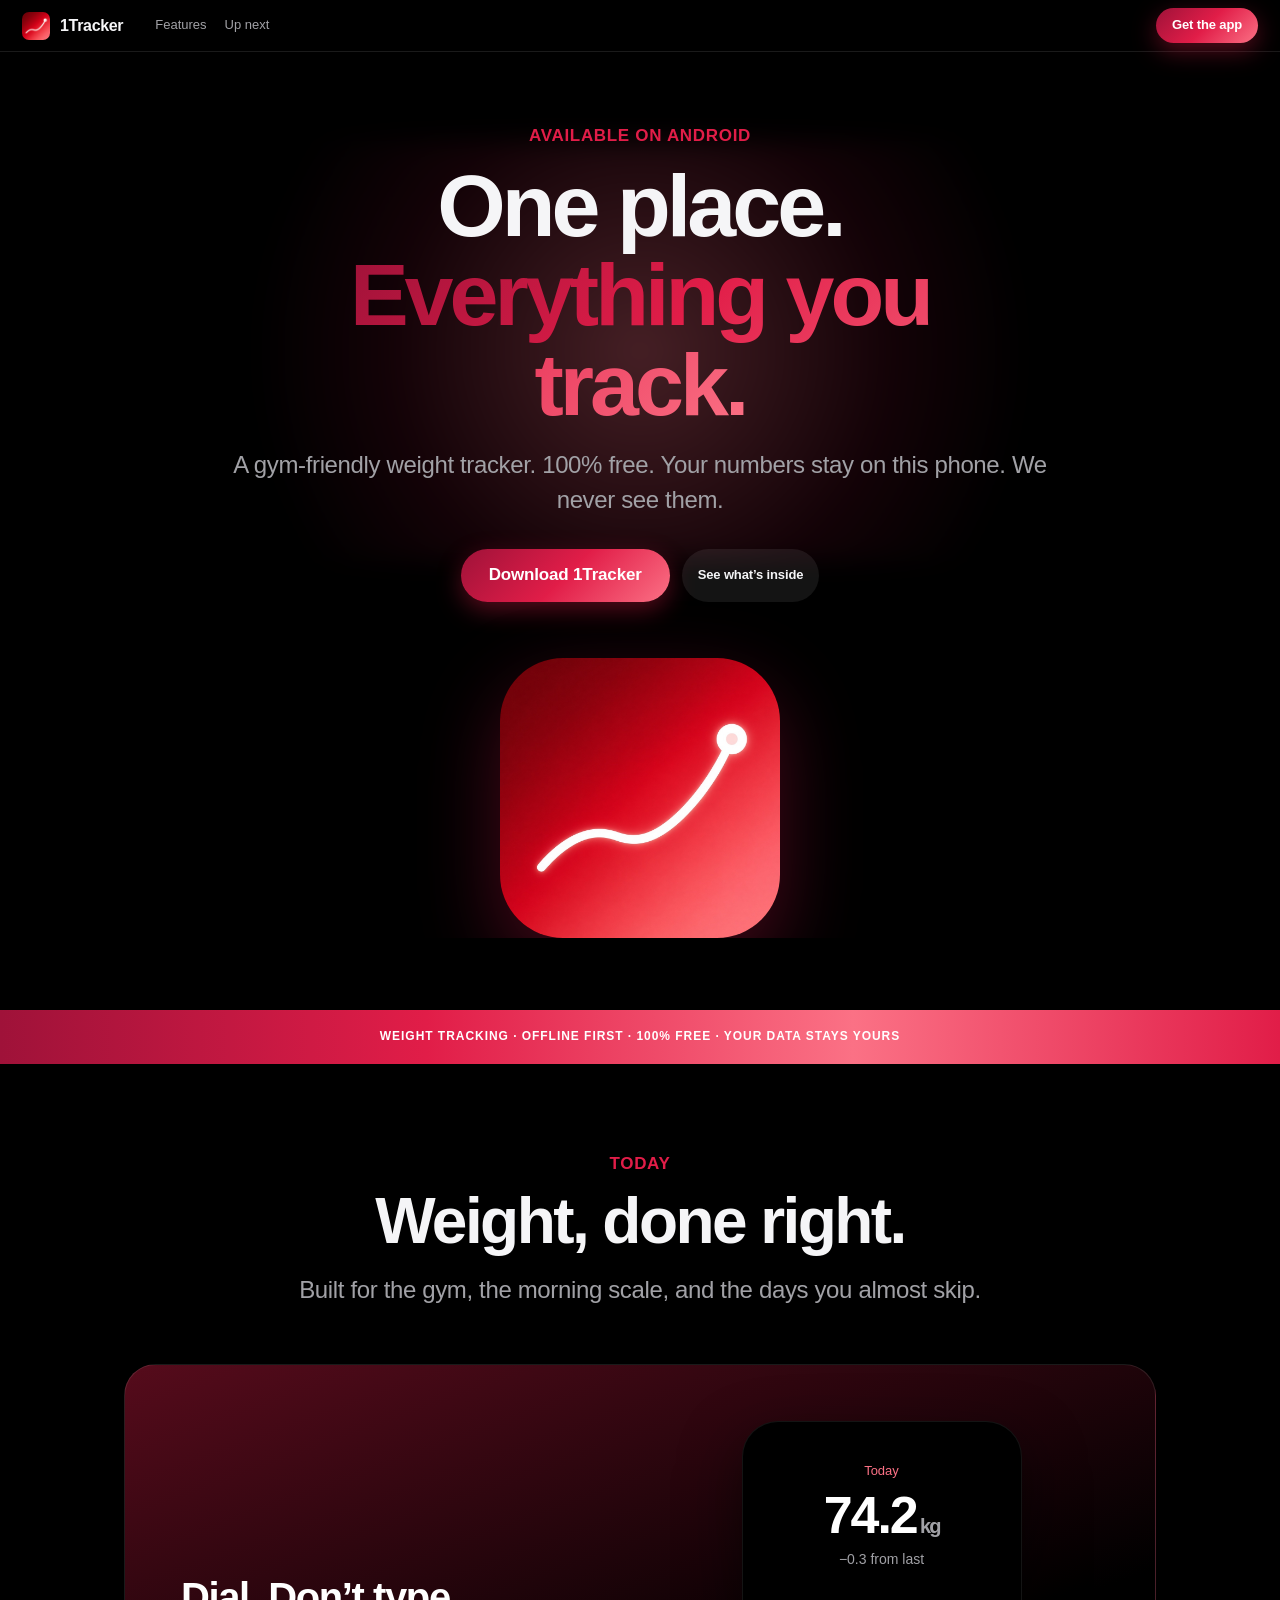
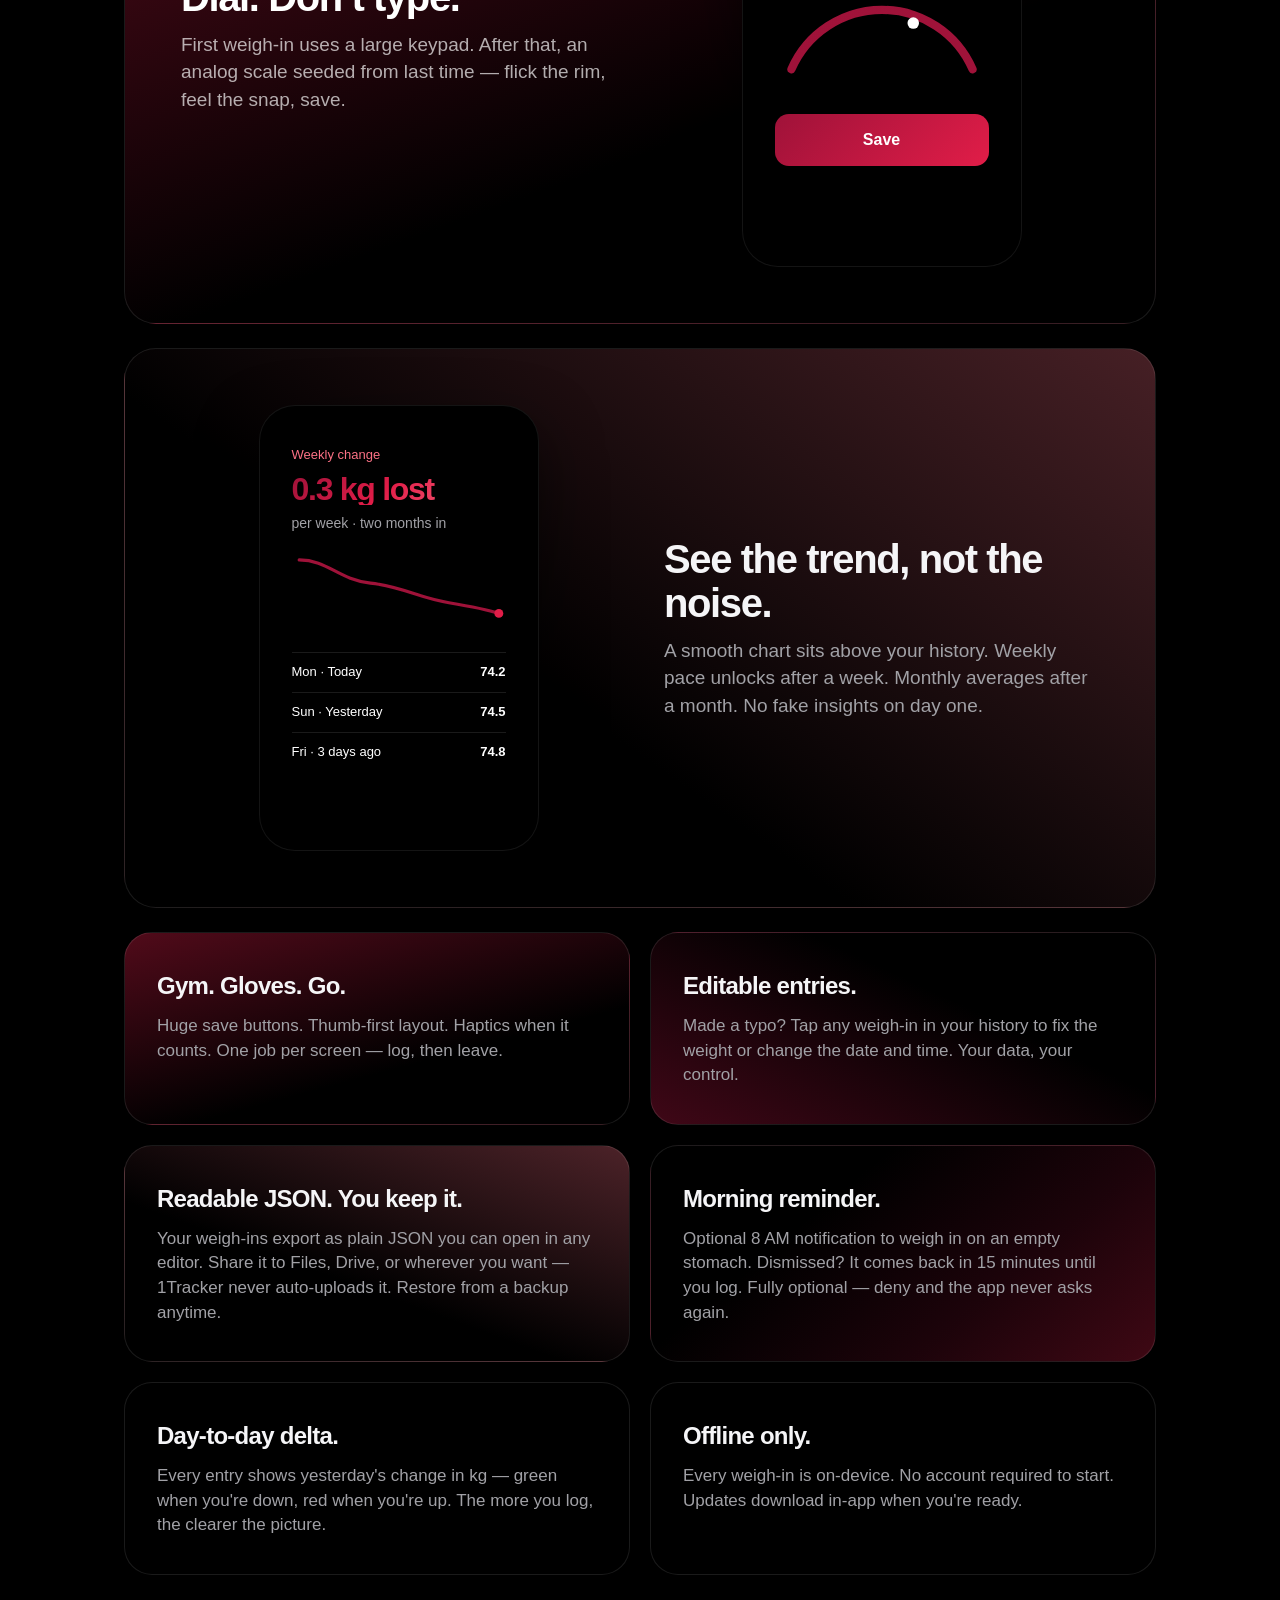
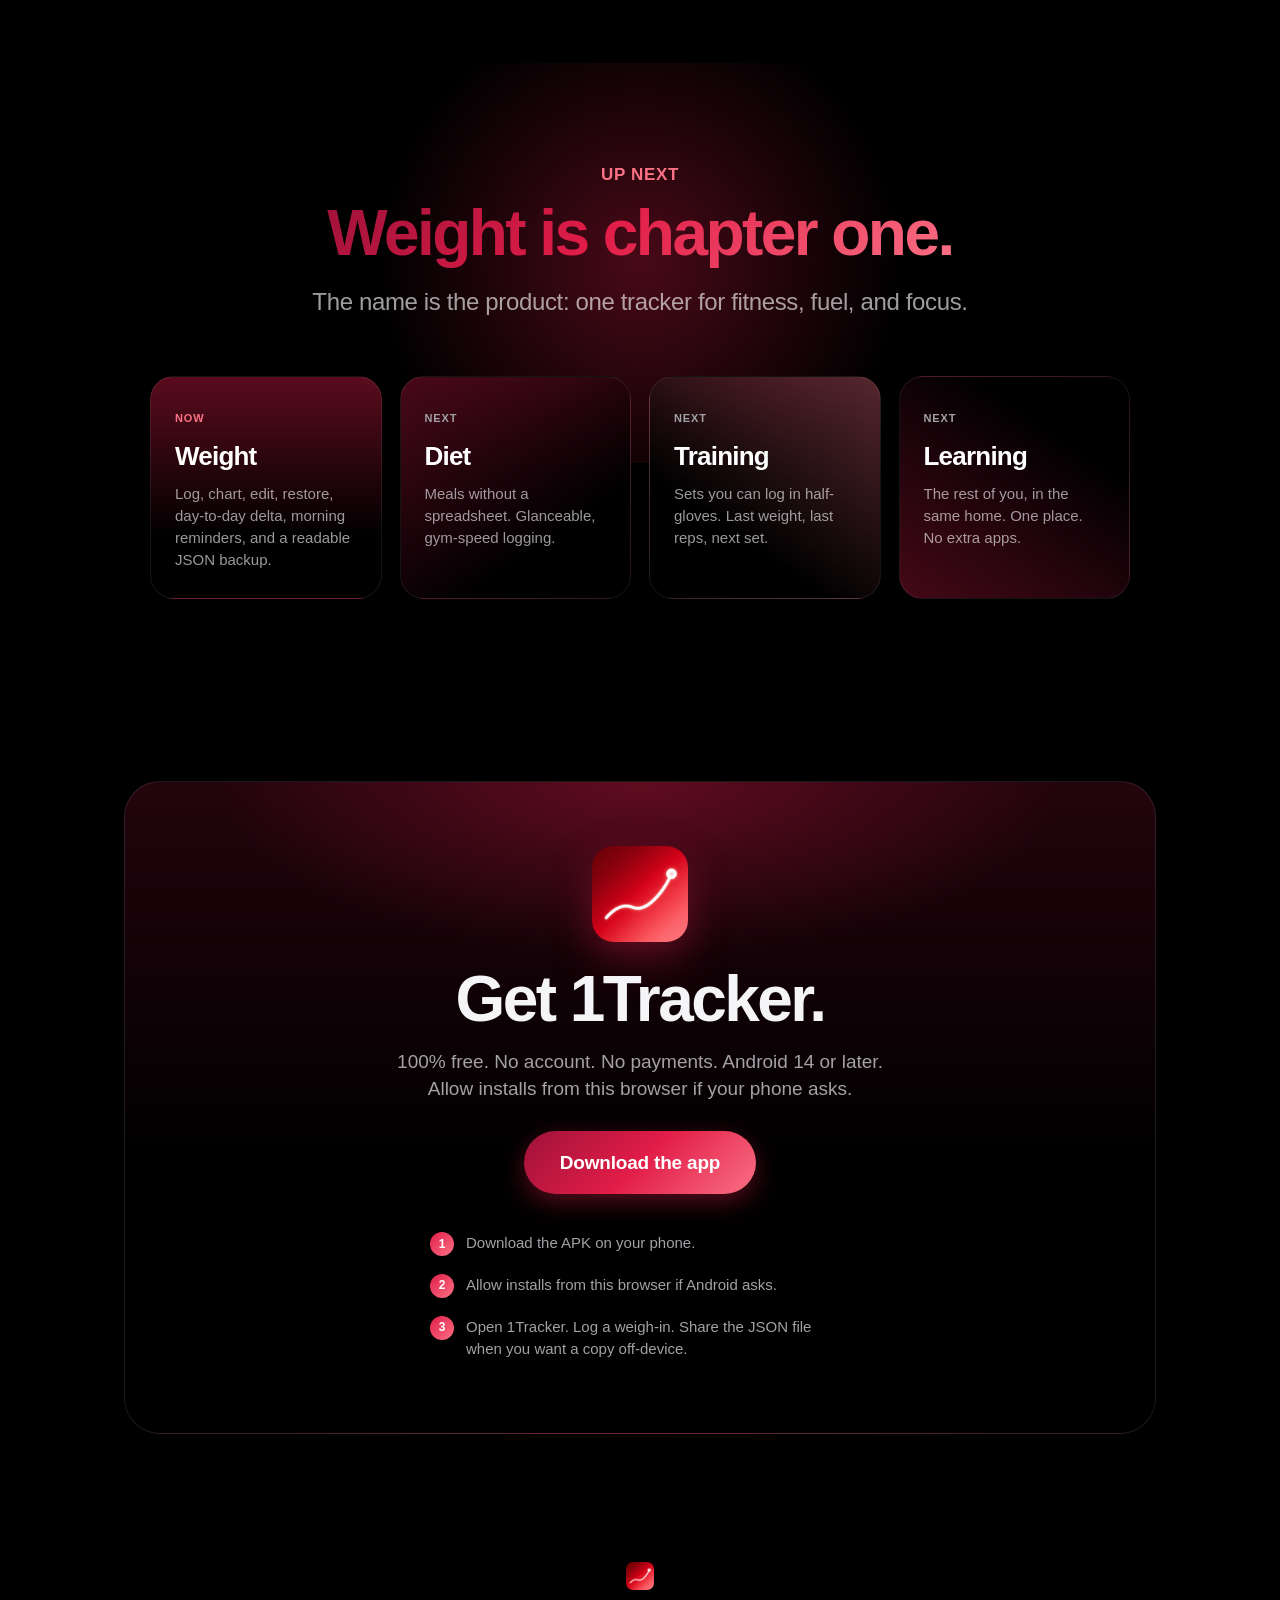
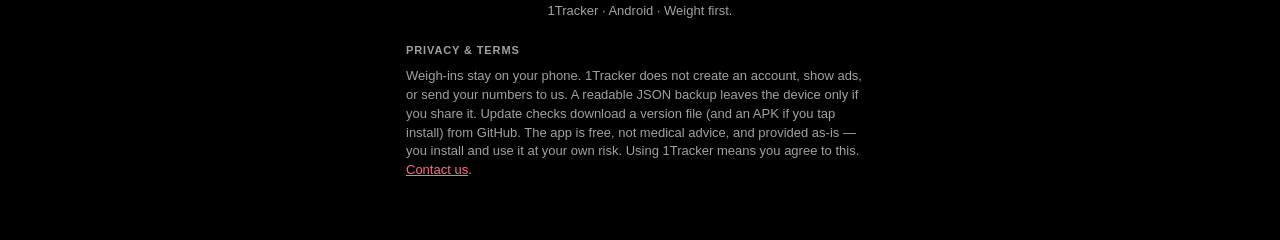
==== index.html @ c006c9d2 "1Tracker 1.0.55 from f2b9653" ====
<!DOCTYPE html>
<html lang="en">
<head>
  <meta charset="utf-8">
  <meta name="viewport" content="width=device-width, initial-scale=1">
  <title>1Tracker</title>
  <meta name="description" content="1Tracker — a gym-friendly weight tracker for Android. 100% free. Your numbers stay on this phone. We never see them.">
  <meta name="theme-color" content="#000000">
  <meta name="color-scheme" content="dark only">
  <meta property="og:title" content="1Tracker">
  <meta property="og:description" content="A gym-friendly weight tracker. 100% free. Your numbers stay on this phone.">
  <meta property="og:image" content="./app-icon.jpg">
  <meta property="og:type" content="website">
  <link rel="icon" type="image/png" href="./favicon.png">
  <link rel="apple-touch-icon" href="./apple-touch-icon.png">
  <link rel="stylesheet" href="./styles.css">
</head>
<body>
  <a class="skip" href="#main">Skip to content</a>

  <header class="nav">
    <a class="nav-brand" href="#top" aria-label="1Tracker home">
      <img src="./app-icon.jpg" alt="" width="32" height="32">
      <span>1Tracker</span>
    </a>
    <nav class="nav-links" aria-label="Page">
      <a href="#features">Features</a>
      <a href="#next">Up next</a>
    </nav>
    <a class="btn btn-nav" href="#install">Get the app</a>
  </header>

  <main id="main">
    <section class="hero" id="top">
      <div class="hero-glow" aria-hidden="true"></div>
      <p class="eyebrow reveal">Available on Android</p>
      <h1 class="reveal">
        One place.<br>
        <span class="grad-text">Everything you track.</span>
      </h1>
      <p class="lede reveal">
        A gym-friendly weight tracker. 100% free. Your numbers stay on this phone. We never see them.
      </p>
      <div class="hero-actions reveal">
        <a class="btn btn-primary" href="#install">Download 1Tracker</a>
        <a class="btn btn-ghost" href="#features">See what’s inside</a>
      </div>
      <div class="hero-icon reveal">
        <img src="./app-icon.jpg" width="280" height="280" alt="1Tracker app icon — a rising trend line on crimson">
      </div>
    </section>

    <section class="strip" aria-hidden="true">
      <p>Weight tracking · Offline first · 100% free · Your data stays yours</p>
    </section>

    <section class="features" id="features">
      <header class="section-head reveal">
        <p class="eyebrow">Today</p>
        <h2>Weight, done right.</h2>
        <p class="section-sub">Built for the gym, the morning scale, and the days you almost skip.</p>
      </header>

      <article class="feature feature-dark reveal">
        <div class="feature-copy">
          <h3>Dial. Don’t type.</h3>
          <p>First weigh-in uses a large keypad. After that, an analog scale seeded from last time — flick the rim, feel the snap, save.</p>
        </div>
          <div class="device" aria-hidden="true">
          <div class="device-screen screen-scale">
            <p class="ui-kicker">Today</p>
            <p class="ui-hero-num">74.2<span> kg</span></p>
            <p class="ui-delta">−0.3 from last</p>
            <svg class="ui-arc" viewBox="0 0 260 90" fill="none">
              <path d="M20 78 A120 120 0 0 1 240 78" stroke="url(#arcFade)" stroke-width="10" stroke-linecap="round"/>
              <circle cx="168" cy="22" r="7" fill="#fff"/>
              <defs>
                <linearGradient id="arcFade" x1="20" y1="78" x2="240" y2="20">
                  <stop stop-color="#9F1239"/>
                  <stop offset="1" stop-color="#FB7185"/>
                </linearGradient>
              </defs>
            </svg>
            <div class="ui-cta">Save</div>
          </div>
        </div>
      </article>

      <article class="feature reveal">
        <div class="feature-copy">
          <h3>See the trend, not the noise.</h3>
          <p>A smooth chart sits above your history. Weekly pace unlocks after a week. Monthly averages after a month. No fake insights on day one.</p>
        </div>
          <div class="device" aria-hidden="true">
          <div class="device-screen screen-chart">
            <p class="ui-kicker">Weekly change</p>
            <p class="ui-hero-num ui-hero-num-sm grad-text">0.3 kg lost</p>
            <p class="ui-delta">per week · two months in</p>
            <svg class="ui-chart" viewBox="0 0 240 88" fill="none">
              <path d="M8 10 C40 10 52 32 88 36 C124 40 140 52 176 58 C200 62 220 66 232 70" stroke="url(#lineFade)" stroke-width="3.5" stroke-linecap="round"/>
              <circle cx="232" cy="70" r="5" fill="#E11D48"/>
              <defs>
                <linearGradient id="lineFade" x1="8" y1="10" x2="232" y2="70">
                  <stop stop-color="#9F1239"/>
                  <stop offset="1" stop-color="#FB7185"/>
                </linearGradient>
              </defs>
            </svg>
            <ul class="ui-list">
              <li><span>Mon · Today</span><b>74.2</b></li>
              <li><span>Sun · Yesterday</span><b>74.5</b></li>
              <li><span>Fri · 3 days ago</span><b>74.8</b></li>
            </ul>
          </div>
        </div>
      </article>

      <div class="grid-two">
        <article class="card reveal">
          <h3>Gym. Gloves. Go.</h3>
          <p>Huge save buttons. Thumb-first layout. Haptics when it counts. One job per screen — log, then leave.</p>
        </article>
        <article class="card reveal">
          <h3>Editable entries.</h3>
          <p>Made a typo? Tap any weigh-in in your history to fix the weight or change the date and time. Your data, your control.</p>
        </article>
        <article class="card reveal">
          <h3>Readable JSON. You keep it.</h3>
          <p>Your weigh-ins export as plain JSON you can open in any editor. Share it to Files, Drive, or wherever you want — 1Tracker never auto-uploads it. Restore from a backup anytime.</p>
        </article>
        <article class="card reveal">
          <h3>Morning reminder.</h3>
          <p>Optional 8 AM notification to weigh in on an empty stomach. Dismissed? It comes back in 15 minutes until you log. Fully optional — deny and the app never asks again.</p>
        </article>
        <article class="card reveal">
          <h3>Day-to-day delta.</h3>
          <p>Every entry shows yesterday's change in kg — green when you're down, red when you're up. The more you log, the clearer the picture.</p>
        </article>
        <article class="card reveal">
          <h3>Offline only.</h3>
          <p>Every weigh-in is on-device. No account required to start. Updates download in-app when you're ready.</p>
        </article>
      </div>
    </section>

    <section class="next" id="next">
      <div class="next-glow" aria-hidden="true"></div>
      <header class="section-head reveal">
        <p class="eyebrow light">Up next</p>
        <h2><span class="grad-text">Weight is chapter one.</span></h2>
        <p class="section-sub light">The name is the product: one tracker for fitness, fuel, and focus.</p>
      </header>
      <ol class="next-list">
        <li class="reveal">
          <span class="next-now">Now</span>
          <h3>Weight</h3>
          <p>Log, chart, edit, restore, day-to-day delta, morning reminders, and a readable JSON backup.</p>
        </li>
        <li class="reveal">
          <span class="next-soon">Next</span>
          <h3>Diet</h3>
          <p>Meals without a spreadsheet. Glanceable, gym-speed logging.</p>
        </li>
        <li class="reveal">
          <span class="next-soon">Next</span>
          <h3>Training</h3>
          <p>Sets you can log in half-gloves. Last weight, last reps, next set.</p>
        </li>
        <li class="reveal">
          <span class="next-soon">Next</span>
          <h3>Learning</h3>
          <p>The rest of you, in the same home. One place. No extra apps.</p>
        </li>
      </ol>
    </section>

    <section class="install" id="install">
      <div class="install-panel reveal">
        <img class="install-icon" src="./app-icon.jpg" width="96" height="96" alt="1Tracker icon">
        <h2>Get 1Tracker.</h2>
        <p>100% free. No account. No payments. Android 14 or later. Allow installs from this browser if your phone asks.</p>
        <div class="install-actions">
          <a class="btn btn-primary btn-xl" href="https://raw.githubusercontent.com/mumayank/1tracker-public/main/1tracker.apk">
            Download the app
          </a>
        </div>
        <ol class="install-steps">
          <li>Download the APK on your phone.</li>
          <li>Allow installs from this browser if Android asks.</li>
          <li>Open 1Tracker. Log a weigh-in. Share the JSON file when you want a copy off-device.</li>
        </ol>
      </div>
    </section>
  </main>

  <footer class="footer">
    <img src="./app-icon.jpg" width="28" height="28" alt="">
    <p>1Tracker · Android · Weight first.</p>
    <p class="motivation reveal" id="motivation"></p>
    <section class="policy" id="policy">
      <h2>Privacy &amp; terms</h2>
      <p>Weigh-ins stay on your phone. 1Tracker does not create an account, show ads, or send your numbers to us. A readable JSON backup leaves the device only if you share it. Update checks download a version file (and an APK if you tap install) from GitHub. The app is free, not medical advice, and provided as-is — you install and use it at your own risk. Using 1Tracker means you agree to this. <a href="mailto:mumayank@gmail.com">Contact us</a>.</p>
    </section>
  </footer>

  <script src="./script.js"></script>
</body>
</html>
---- styles.css ----
:root {
  --red-deep: #9f1239;
  --red: #e11d48;
  --red-light: #fb7185;
  --rose: rgba(225, 29, 72, 0.18);
  --bg: #000000;
  --surface: #000000;
  --text: #f5f5f7;
  --muted: #a1a1a6;
  --line: rgba(255, 255, 255, 0.1);
  --ease: cubic-bezier(0.22, 1, 0.36, 1);
  --nav-h: 52px;
  color-scheme: dark only;
}

*,
*::before,
*::after {
  box-sizing: border-box;
}

html {
  scroll-behavior: smooth;
  color-scheme: dark only;
  background-color: #000;
  min-height: 100%;
}

body {
  margin: 0;
  min-height: 100dvh;
  color: var(--text);
  font-family: -apple-system, BlinkMacSystemFont, "Segoe UI", Roboto, Helvetica, Arial, sans-serif;
  background-color: #000;
  background: #000;
  line-height: 1.45;
  -webkit-font-smoothing: antialiased;
}

img {
  max-width: 100%;
  display: block;
}

a {
  color: inherit;
}

.skip {
  position: absolute;
  left: 12px;
  top: -40px;
  background: var(--text);
  color: var(--bg);
  padding: 8px 12px;
  border-radius: 8px;
  z-index: 20;
}

.skip:focus {
  top: 12px;
}

.grad-text {
  background: linear-gradient(135deg, var(--red-deep) 0%, var(--red) 45%, var(--red-light) 100%);
  -webkit-background-clip: text;
  background-clip: text;
  color: transparent;
}

.nav {
  position: sticky;
  top: 0;
  z-index: 10;
  height: var(--nav-h);
  display: flex;
  align-items: center;
  gap: 20px;
  padding: 0 22px;
  backdrop-filter: saturate(180%) blur(20px);
  -webkit-backdrop-filter: saturate(180%) blur(20px);
  background: rgba(0, 0, 0, 0.86);
  border-bottom: 1px solid var(--line);
}

.nav-brand {
  display: flex;
  align-items: center;
  gap: 10px;
  font-weight: 600;
  letter-spacing: -0.02em;
  text-decoration: none;
}

.nav-brand img {
  width: 28px;
  height: 28px;
  border-radius: 7px;
}

.nav-links {
  display: flex;
  gap: 18px;
  margin-left: 12px;
  font-size: 13px;
  color: var(--muted);
}

.nav-links a {
  text-decoration: none;
}

.nav-links a:hover,
.nav-links a[aria-current="page"] {
  color: var(--text);
}

.nav .btn-nav {
  margin-left: auto;
}

.btn {
  display: inline-flex;
  align-items: center;
  justify-content: center;
  text-decoration: none;
  border-radius: 980px;
  font-weight: 600;
  letter-spacing: -0.01em;
  transition: transform 200ms var(--ease), opacity 200ms var(--ease);
}

.btn:hover {
  transform: scale(1.03);
}

.btn:active {
  transform: scale(0.98);
}

.btn-nav,
.btn-ghost {
  padding: 8px 16px;
  font-size: 13px;
}

.btn-nav,
.btn-primary {
  color: #fff;
  background: linear-gradient(135deg, var(--red-deep), var(--red) 50%, var(--red-light));
  box-shadow: 0 8px 24px rgba(225, 29, 72, 0.38);
}

.btn-primary {
  padding: 14px 28px;
  font-size: 17px;
}

.btn-ghost {
  color: var(--text);
  background: rgba(255, 255, 255, 0.08);
}

.btn-xl {
  padding: 18px 36px;
  font-size: 19px;
  min-height: 56px;
}

#features,
#next,
#install,
#top,
#policy {
  scroll-margin-top: calc(var(--nav-h) + 8px);
}

.hero {
  position: relative;
  text-align: center;
  padding: 72px 24px 0;
  overflow: hidden;
}

.hero-glow {
  position: absolute;
  inset: 10% 10% auto;
  height: 420px;
  background: radial-gradient(circle, rgba(251, 113, 133, 0.28), rgba(159, 18, 57, 0.12) 45%, transparent 70%);
  filter: blur(12px);
  pointer-events: none;
}

.eyebrow {
  margin: 0 0 12px;
  font-size: 17px;
  font-weight: 600;
  letter-spacing: 0.04em;
  text-transform: uppercase;
  color: var(--red);
}

.eyebrow.light {
  color: var(--red-light);
}

.hero h1 {
  margin: 0 auto;
  max-width: 16ch;
  font-size: clamp(44px, 9vw, 88px);
  line-height: 1.02;
  letter-spacing: -0.045em;
  font-weight: 700;
}

.lede,
.section-sub {
  margin: 18px auto 0;
  max-width: 36em;
  font-size: clamp(18px, 2.4vw, 24px);
  color: var(--muted);
  font-weight: 400;
  letter-spacing: -0.015em;
}

.section-sub.light {
  color: rgba(255, 255, 255, 0.62);
}

.hero-actions {
  display: flex;
  justify-content: center;
  flex-wrap: wrap;
  gap: 12px;
  margin-top: 32px;
}

.hero-icon {
  margin: 56px auto 0;
  width: min(280px, 70vw);
}

.hero-icon img {
  width: 100%;
  height: auto;
  border-radius: 22.5%;
  box-shadow:
    0 30px 80px rgba(159, 18, 57, 0.45),
    0 8px 24px rgba(0, 0, 0, 0.5);
  animation: float 6s var(--ease) infinite;
}

@keyframes float {
  0%,
  100% { transform: translateY(0); }
  50% { transform: translateY(-10px); }
}

.strip {
  margin: 72px 0 0;
  padding: 18px 16px;
  text-align: center;
  background: linear-gradient(90deg, var(--red-deep), var(--red), var(--red-light), var(--red));
  color: #fff;
  font-weight: 600;
  letter-spacing: 0.08em;
  text-transform: uppercase;
  font-size: 12px;
}

.strip p {
  margin: 0;
}

.features,
.install {
  padding: 88px 24px;
  max-width: 1080px;
  margin: 0 auto;
}

.section-head {
  text-align: center;
  margin-bottom: 56px;
}

.section-head h2,
.install-panel h2,
.next h2 {
  margin: 0;
  font-size: clamp(36px, 6vw, 64px);
  letter-spacing: -0.04em;
  line-height: 1.05;
}

.feature {
  display: grid;
  grid-template-columns: 1fr 1fr;
  gap: 48px;
  align-items: center;
  padding: 56px;
  border-radius: 32px;
  background-color: #000;
  background: linear-gradient(155deg, rgba(159, 18, 57, 0.42) 0%, #000 58%);
  border: 1px solid var(--line);
  margin-bottom: 24px;
}

.feature-dark {
  background: linear-gradient(160deg, rgba(225, 29, 72, 0.38) 0%, #000 62%);
  color: #fff;
}

.feature:nth-of-type(2) {
  background: linear-gradient(215deg, rgba(251, 113, 133, 0.28) 0%, #000 60%);
}

.feature-copy h3 {
  margin: 0 0 12px;
  font-size: clamp(28px, 4vw, 40px);
  letter-spacing: -0.035em;
  line-height: 1.1;
}

.feature-copy p {
  margin: 0;
  font-size: 19px;
  color: var(--muted);
  max-width: 32em;
}

.feature-dark .feature-copy p {
  color: rgba(255, 255, 255, 0.68);
}

.feature:nth-of-type(2) .device {
  order: -1;
}

.device {
  justify-self: center;
  width: min(280px, 100%);
  padding: 12px;
  border-radius: 36px;
  background: #000;
  box-shadow: 0 24px 60px rgba(0, 0, 0, 0.55);
  border: 1px solid rgba(255, 255, 255, 0.08);
}

.device-screen {
  border-radius: 26px;
  min-height: 420px;
  padding: 28px 20px 20px;
  overflow: hidden;
}

.screen-scale,
.screen-chart {
  background: #000;
  color: #fff;
}

.screen-scale {
  text-align: center;
}

.ui-kicker {
  margin: 0;
  font-size: 13px;
  color: var(--muted);
}

.screen-scale .ui-kicker,
.screen-chart .ui-kicker {
  color: var(--red-light);
}

.ui-hero-num {
  margin: 8px 0 0;
  font-size: 52px;
  font-weight: 700;
  letter-spacing: -0.04em;
  line-height: 1;
}

.ui-hero-num span {
  font-size: 20px;
  font-weight: 600;
  color: var(--muted);
}

.ui-hero-num-sm {
  font-size: 32px;
}

.ui-delta {
  margin: 8px 0 0;
  font-size: 14px;
  color: var(--muted);
}

.ui-arc {
  width: 100%;
  margin-top: 36px;
}

.ui-chart {
  width: 100%;
  margin: 18px 0 8px;
}

.ui-cta {
  margin-top: 28px;
  height: 52px;
  display: flex;
  align-items: center;
  justify-content: center;
  border-radius: 14px;
  font-weight: 650;
  background: linear-gradient(135deg, var(--red-deep), var(--red));
}

.ui-list {
  list-style: none;
  margin: 8px 0 0;
  padding: 0;
  font-size: 13px;
}

.ui-list li {
  display: flex;
  justify-content: space-between;
  padding: 10px 0;
  border-top: 1px solid var(--line);
}

.grid-two {
  display: grid;
  grid-template-columns: 1fr 1fr;
  gap: 20px;
}

.card {
  padding: 36px 32px;
  border-radius: 28px;
  background-color: #000;
  border: 1px solid var(--line);
}

.card:nth-child(1) {
  background: linear-gradient(165deg, rgba(225, 29, 72, 0.36) 0%, #000 64%);
}

.card:nth-child(2) {
  background: linear-gradient(25deg, rgba(159, 18, 57, 0.4) 0%, #000 62%);
}

.card:nth-child(3) {
  background: linear-gradient(200deg, rgba(251, 113, 133, 0.3) 0%, #000 60%);
}

.card:nth-child(4) {
  background: linear-gradient(320deg, rgba(225, 29, 72, 0.28) 0%, rgba(159, 18, 57, 0.18) 32%, #000 68%);
}

.card h3 {
  margin: 0 0 10px;
  font-size: 24px;
  letter-spacing: -0.03em;
}

.card p {
  margin: 0;
  color: var(--muted);
  font-size: 17px;
}

.next {
  position: relative;
  padding: 100px 24px 110px;
  background: #000;
  color: #fff;
  overflow: hidden;
}

.next-glow {
  position: absolute;
  inset: 0 auto auto 50%;
  width: 700px;
  height: 400px;
  transform: translateX(-50%);
  background: radial-gradient(circle, rgba(225, 29, 72, 0.32), transparent 65%);
  pointer-events: none;
}

.next .section-head {
  position: relative;
}

.next-list {
  position: relative;
  list-style: none;
  max-width: 980px;
  margin: 0 auto;
  padding: 0;
  display: grid;
  grid-template-columns: repeat(4, 1fr);
  gap: 18px;
}

.next-list li {
  padding: 28px 24px;
  border-radius: 24px;
  background-color: #000;
  border: 1px solid rgba(255, 255, 255, 0.08);
}

.next-list li:nth-child(1) {
  background: linear-gradient(180deg, rgba(225, 29, 72, 0.4) 0%, #000 72%);
}

.next-list li:nth-child(2) {
  background: linear-gradient(145deg, rgba(159, 18, 57, 0.46) 0%, #000 70%);
}

.next-list li:nth-child(3) {
  background: linear-gradient(215deg, rgba(251, 113, 133, 0.34) 0%, #000 68%);
}

.next-list li:nth-child(4) {
  background: linear-gradient(35deg, rgba(225, 29, 72, 0.3) 0%, rgba(159, 18, 57, 0.22) 38%, #000 72%);
}

.next-list h3 {
  margin: 10px 0 8px;
  font-size: 26px;
  letter-spacing: -0.03em;
}

.next-list p {
  margin: 0;
  color: rgba(255, 255, 255, 0.6);
  font-size: 15px;
}

.next-now,
.next-soon {
  font-size: 11px;
  font-weight: 700;
  letter-spacing: 0.08em;
  text-transform: uppercase;
}

.next-now {
  color: var(--red-light);
}

.next-soon {
  color: var(--muted);
}

.install {
  padding-top: 72px;
}

.install-panel {
  text-align: center;
  padding: 64px 28px;
  border-radius: 36px;
  background:
    radial-gradient(620px 260px at 50% 0%, rgba(225, 29, 72, 0.32), transparent 68%),
    linear-gradient(180deg, rgba(159, 18, 57, 0.22), #000 58%);
  border: 1px solid var(--line);
}

.install-icon {
  width: 96px;
  height: 96px;
  margin: 0 auto 24px;
  border-radius: 22.5%;
  box-shadow: 0 16px 40px rgba(225, 29, 72, 0.35);
}

.install-panel p {
  margin: 14px auto 28px;
  max-width: 28em;
  color: var(--muted);
  font-size: 19px;
}

.install-steps {
  max-width: 28em;
  margin: 28px auto 0;
  padding: 0;
  list-style: none;
  text-align: left;
  color: var(--muted);
  font-size: 15px;
  counter-reset: step;
}

.install-steps li {
  counter-increment: step;
  padding: 10px 0 10px 36px;
  position: relative;
}

.install-steps li::before {
  content: counter(step);
  position: absolute;
  left: 0;
  top: 10px;
  width: 24px;
  height: 24px;
  border-radius: 50%;
  background: linear-gradient(135deg, var(--red), var(--red-light));
  color: #fff;
  font-size: 12px;
  font-weight: 700;
  display: flex;
  align-items: center;
  justify-content: center;
}

.footer {
  padding: 40px 24px 56px;
  text-align: center;
  color: var(--muted);
  font-size: 13px;
}

.footer img {
  width: 28px;
  height: 28px;
  margin: 0 auto 12px;
  border-radius: 7px;
}

.footer p {
  margin: 4px 0;
}

.footer-fine {
  font-size: 12px;
}

.footer a {
  color: var(--red-light);
}

.policy {
  max-width: 36em;
  margin: 22px auto 0;
  text-align: left;
}

.policy h2 {
  margin: 0 0 8px;
  font-size: 11px;
  font-weight: 700;
  letter-spacing: 0.08em;
  text-transform: uppercase;
  color: var(--muted);
}

.not-found {
  padding: 72px 24px 96px;
  text-align: center;
}

.not-found h1 {
  margin: 0 0 12px;
  font-size: clamp(32px, 5vw, 48px);
  letter-spacing: -0.04em;
}

.reveal {
  opacity: 0;
  transform: translateY(18px);
}

.reveal.is-visible {
  animation: rise 700ms var(--ease) forwards;
}

@keyframes rise {
  to {
    opacity: 1;
    transform: none;
  }
}

@media (max-width: 860px) {
  .nav-links {
    display: none;
  }

  .feature {
    grid-template-columns: 1fr;
  }

  .feature:nth-of-type(2) .device {
    order: 0;
  }

  .feature {
    padding: 32px 22px;
    text-align: center;
  }

  .feature-copy p {
    margin-inline: auto;
  }

  .grid-two,
  .next-list {
    grid-template-columns: 1fr;
  }

  .hero {
    padding-top: 48px;
  }

  .peek-device {
    width: 70px;
    bottom: 6px;
    right: 2px;
  }

  .peek-card {
    width: 70px;
    bottom: 6px;
    right: 6px;
  }

  .peek-roadmap {
    width: 40px;
  }

  .peek-install {
    width: 32px;
  }
}

@media (prefers-reduced-motion: reduce) {
  html { scroll-behavior: auto; }
  .hero-icon img,
  .reveal,
  .reveal.is-visible,
  .peek {
    animation: none;
    opacity: 1;
    transform: none;
  }
  .btn:hover { transform: none; }
}

/* ── Illustrations ────────────────────────────── */

.peek {
  position: absolute;
  pointer-events: none;
  z-index: 0;
  opacity: 0;
  transform: translateY(10px);
}

.peek.is-visible {
  animation: peek-enter 600ms var(--ease) forwards;
}

@keyframes peek-enter {
  to {
    opacity: 1;
    transform: none;
  }
}

.peek svg {
  display: block;
  width: 100%;
  height: auto;
}

.peek-device {
  width: 90px;
  bottom: 8px;
  right: 4px;
  opacity: 0.6;
}

.peek-card {
  width: 90px;
  bottom: 8px;
  right: 8px;
  opacity: 0.72;
}

.peek-roadmap {
  width: 52px;
  position: relative;
  margin-bottom: 6px;
  opacity: 0.6;
}

.peek-install {
  width: 40px;
  flex-shrink: 0;
  align-self: center;
  opacity: 0.5;
}

.hero-icon {
  position: relative;
}

.install-actions {
  display: flex;
  align-items: center;
  justify-content: center;
  gap: 14px;
  margin: 0 auto;
  max-width: 320px;
}

/* ── Motivation ───────────────────────────────── */

.motivation {
  margin: 18px auto 0;
  font-style: italic;
  font-size: 14px;
  color: rgba(255, 255, 255, 0.42);
  letter-spacing: -0.01em;
}
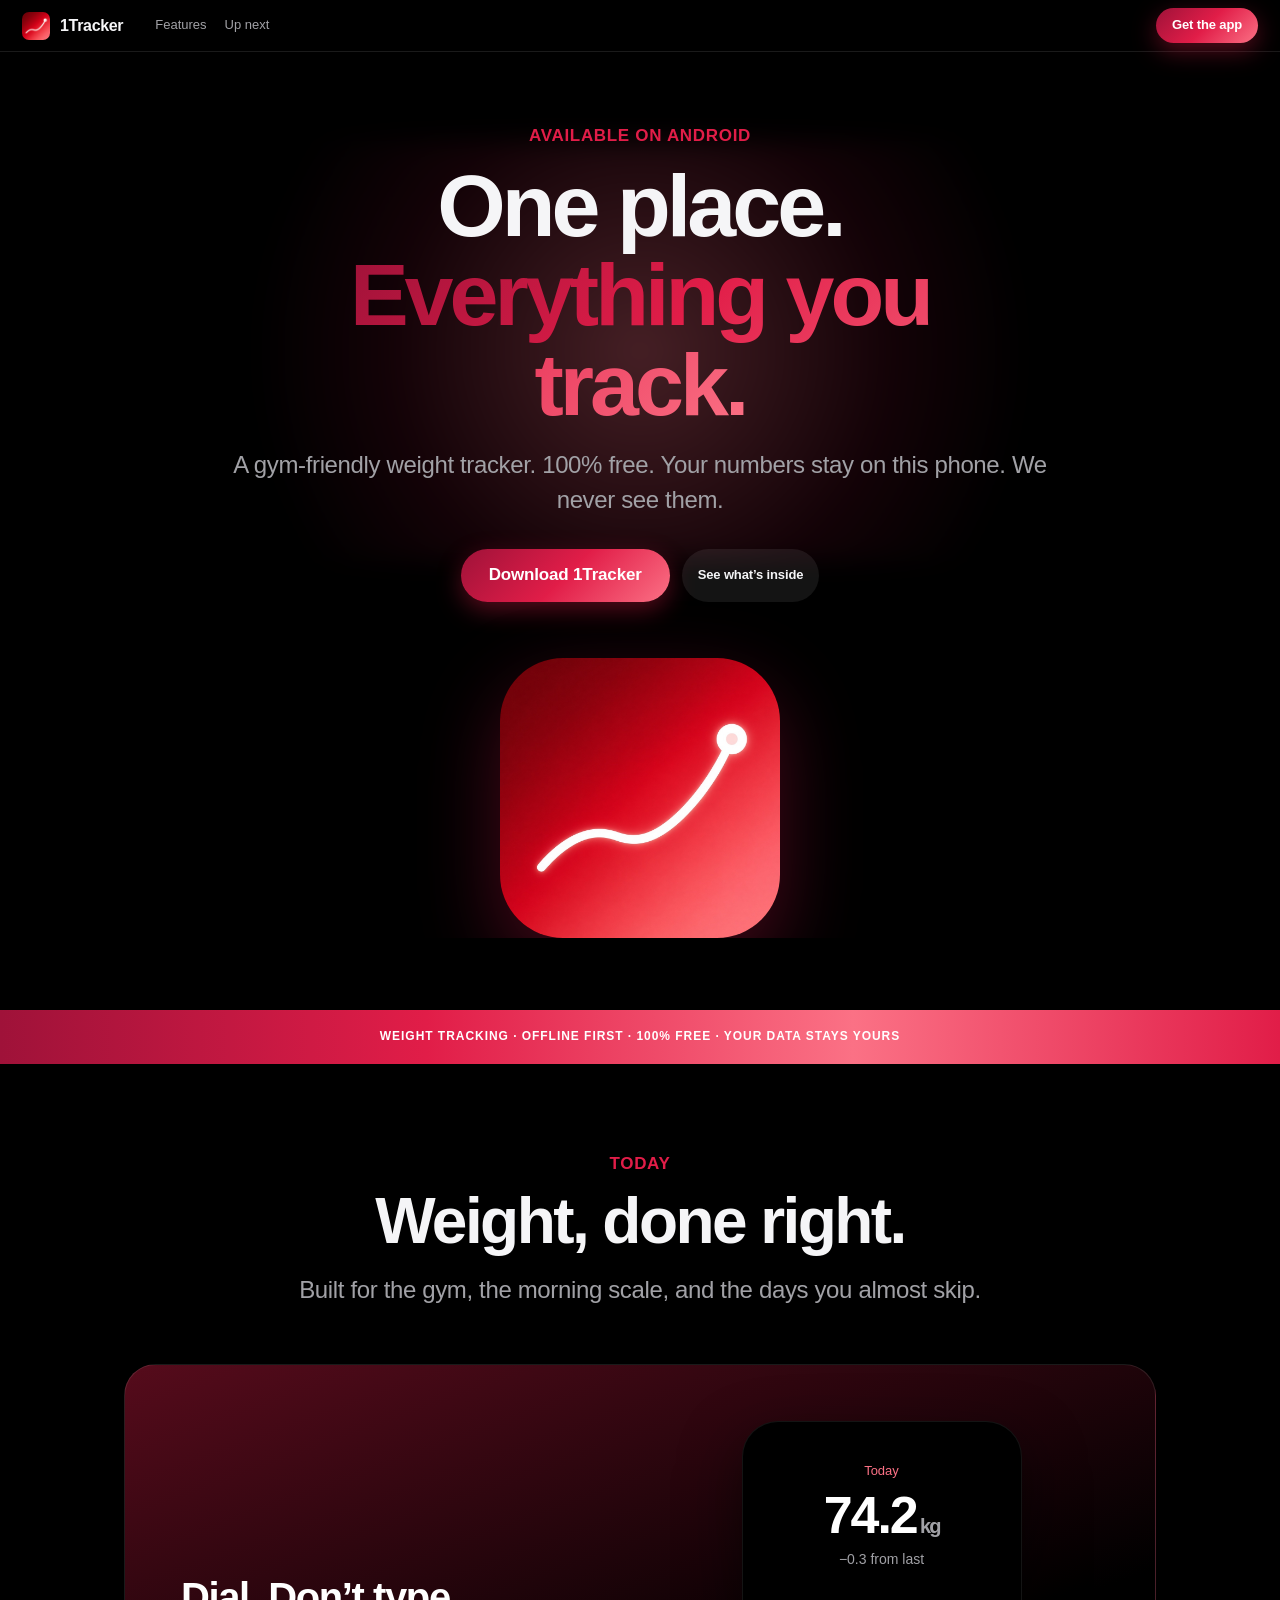
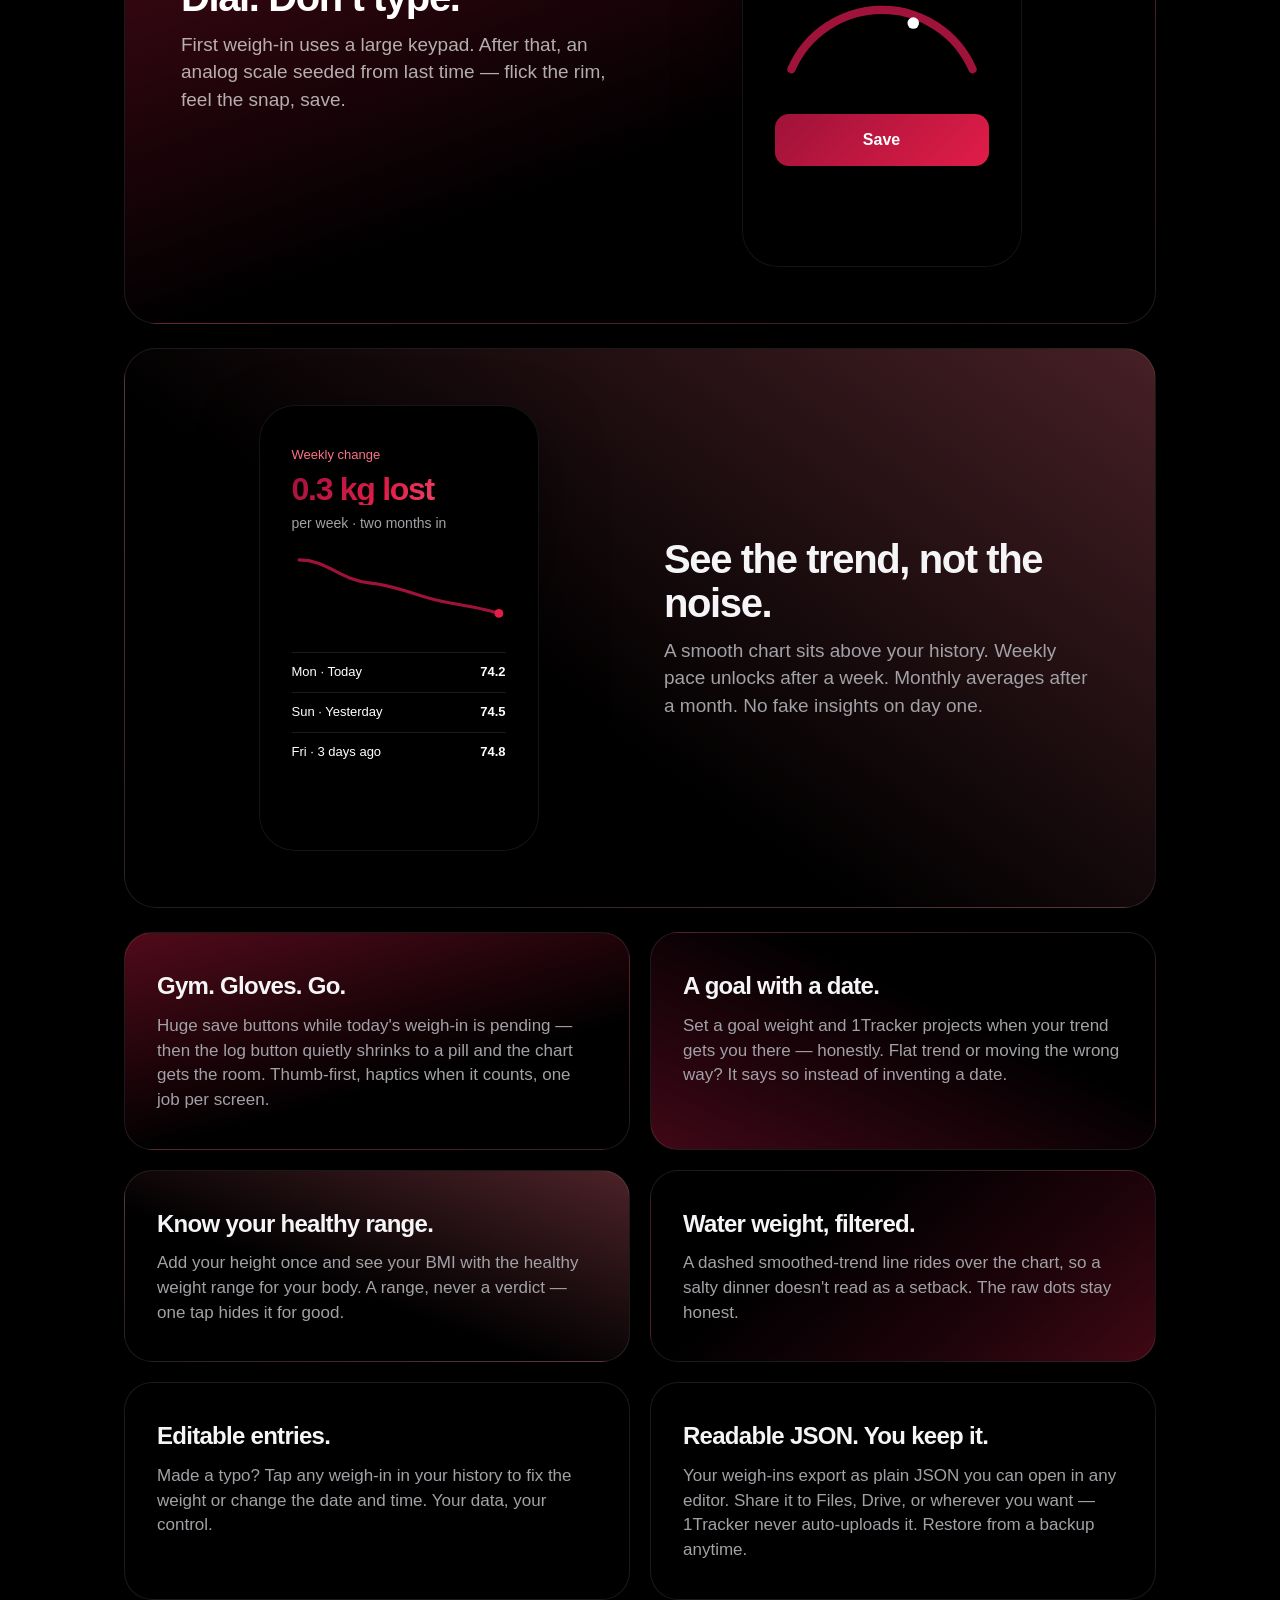
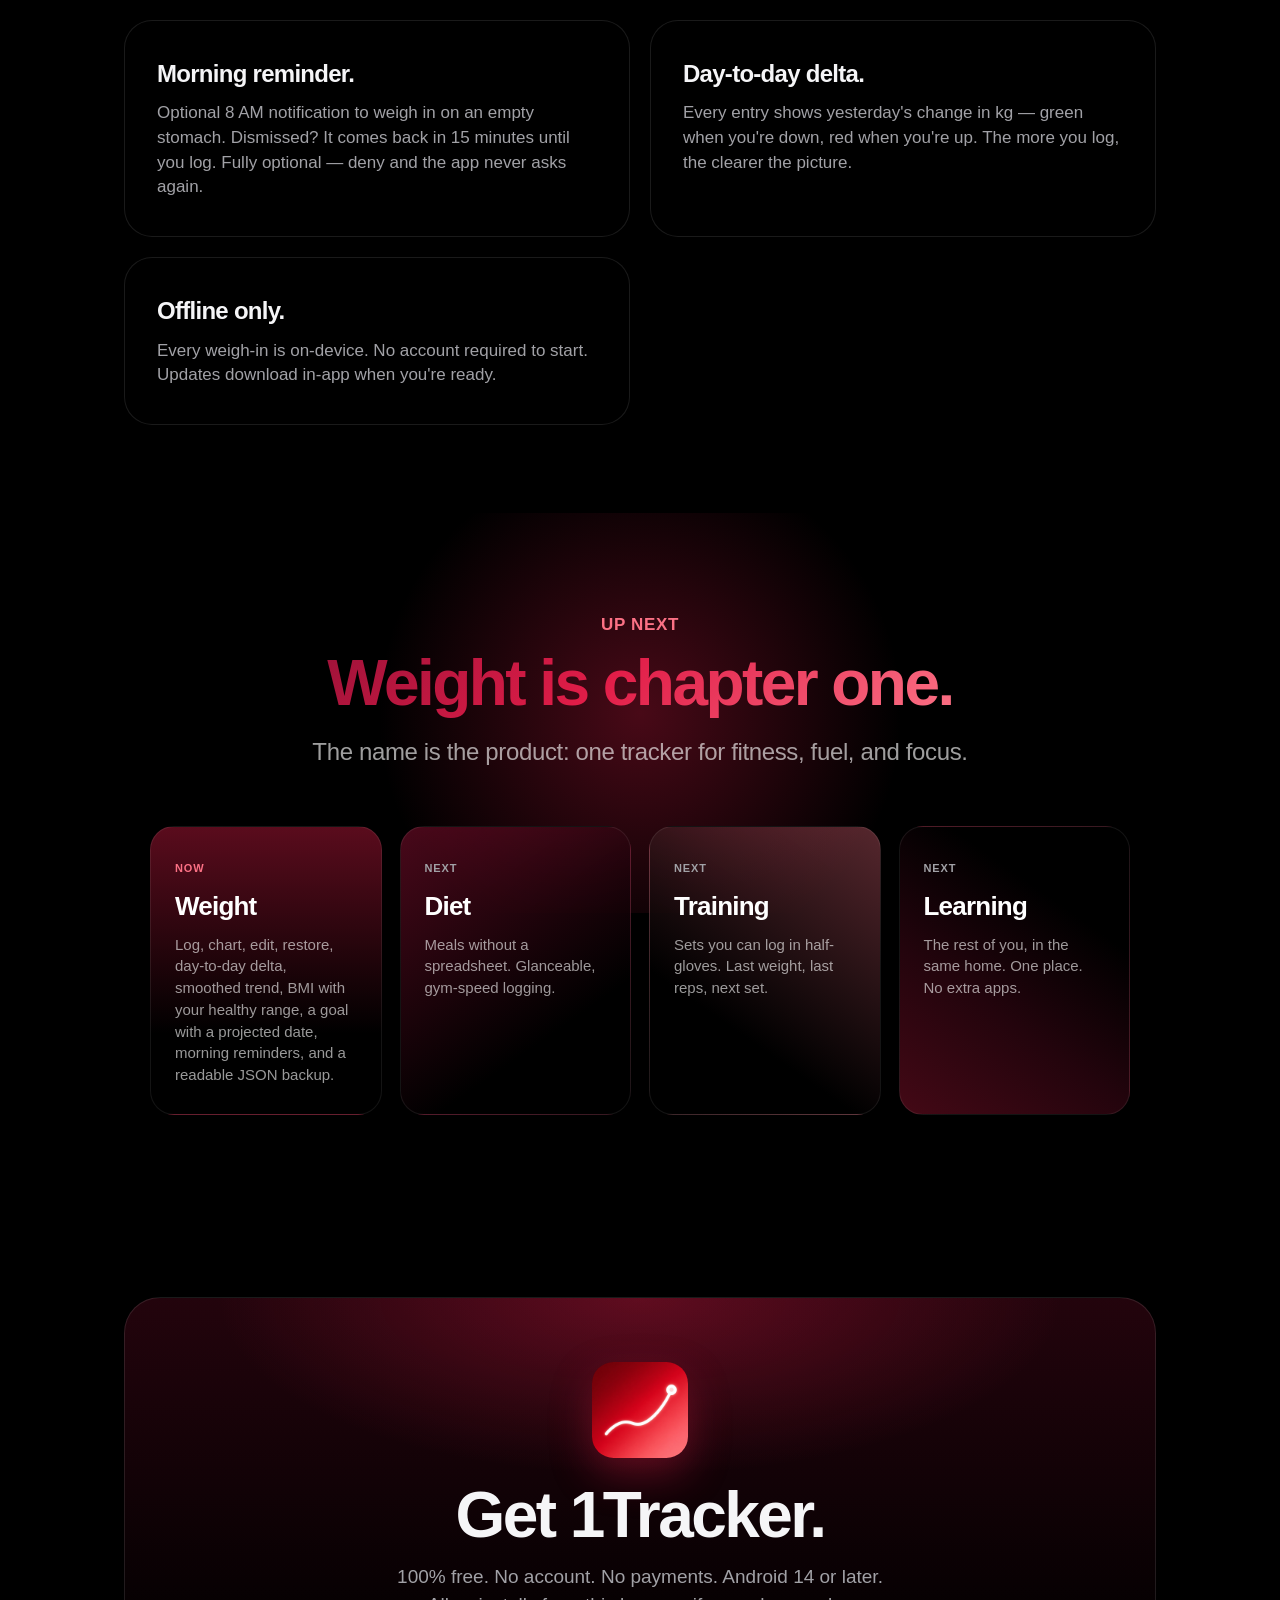
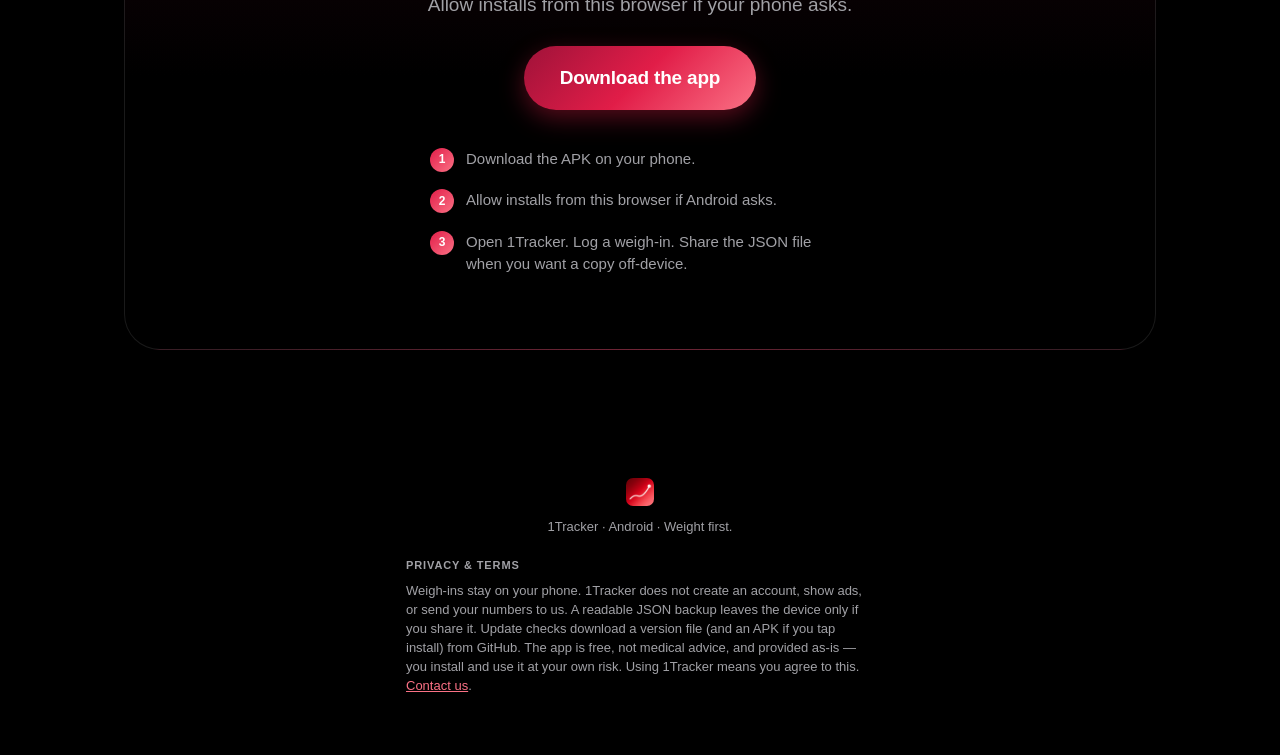
==== commit 6af4c107: "1Tracker 1.0.56 from 44457fc" ====
--- a/index.html
+++ b/index.html
@@ -118,7 +118,19 @@
       <div class="grid-two">
         <article class="card reveal">
           <h3>Gym. Gloves. Go.</h3>
-          <p>Huge save buttons. Thumb-first layout. Haptics when it counts. One job per screen — log, then leave.</p>
+          <p>Huge save buttons while today's weigh-in is pending — then the log button quietly shrinks to a pill and the chart gets the room. Thumb-first, haptics when it counts, one job per screen.</p>
+        </article>
+        <article class="card reveal">
+          <h3>A goal with a date.</h3>
+          <p>Set a goal weight and 1Tracker projects when your trend gets you there — honestly. Flat trend or moving the wrong way? It says so instead of inventing a date.</p>
+        </article>
+        <article class="card reveal">
+          <h3>Know your healthy range.</h3>
+          <p>Add your height once and see your BMI with the healthy weight range for your body. A range, never a verdict — one tap hides it for good.</p>
+        </article>
+        <article class="card reveal">
+          <h3>Water weight, filtered.</h3>
+          <p>A dashed smoothed-trend line rides over the chart, so a salty dinner doesn't read as a setback. The raw dots stay honest.</p>
         </article>
         <article class="card reveal">
           <h3>Editable entries.</h3>
@@ -154,7 +166,7 @@
         <li class="reveal">
           <span class="next-now">Now</span>
           <h3>Weight</h3>
-          <p>Log, chart, edit, restore, day-to-day delta, morning reminders, and a readable JSON backup.</p>
+          <p>Log, chart, edit, restore, day-to-day delta, smoothed trend, BMI with your healthy range, a goal with a projected date, morning reminders, and a readable JSON backup.</p>
         </li>
         <li class="reveal">
           <span class="next-soon">Next</span>
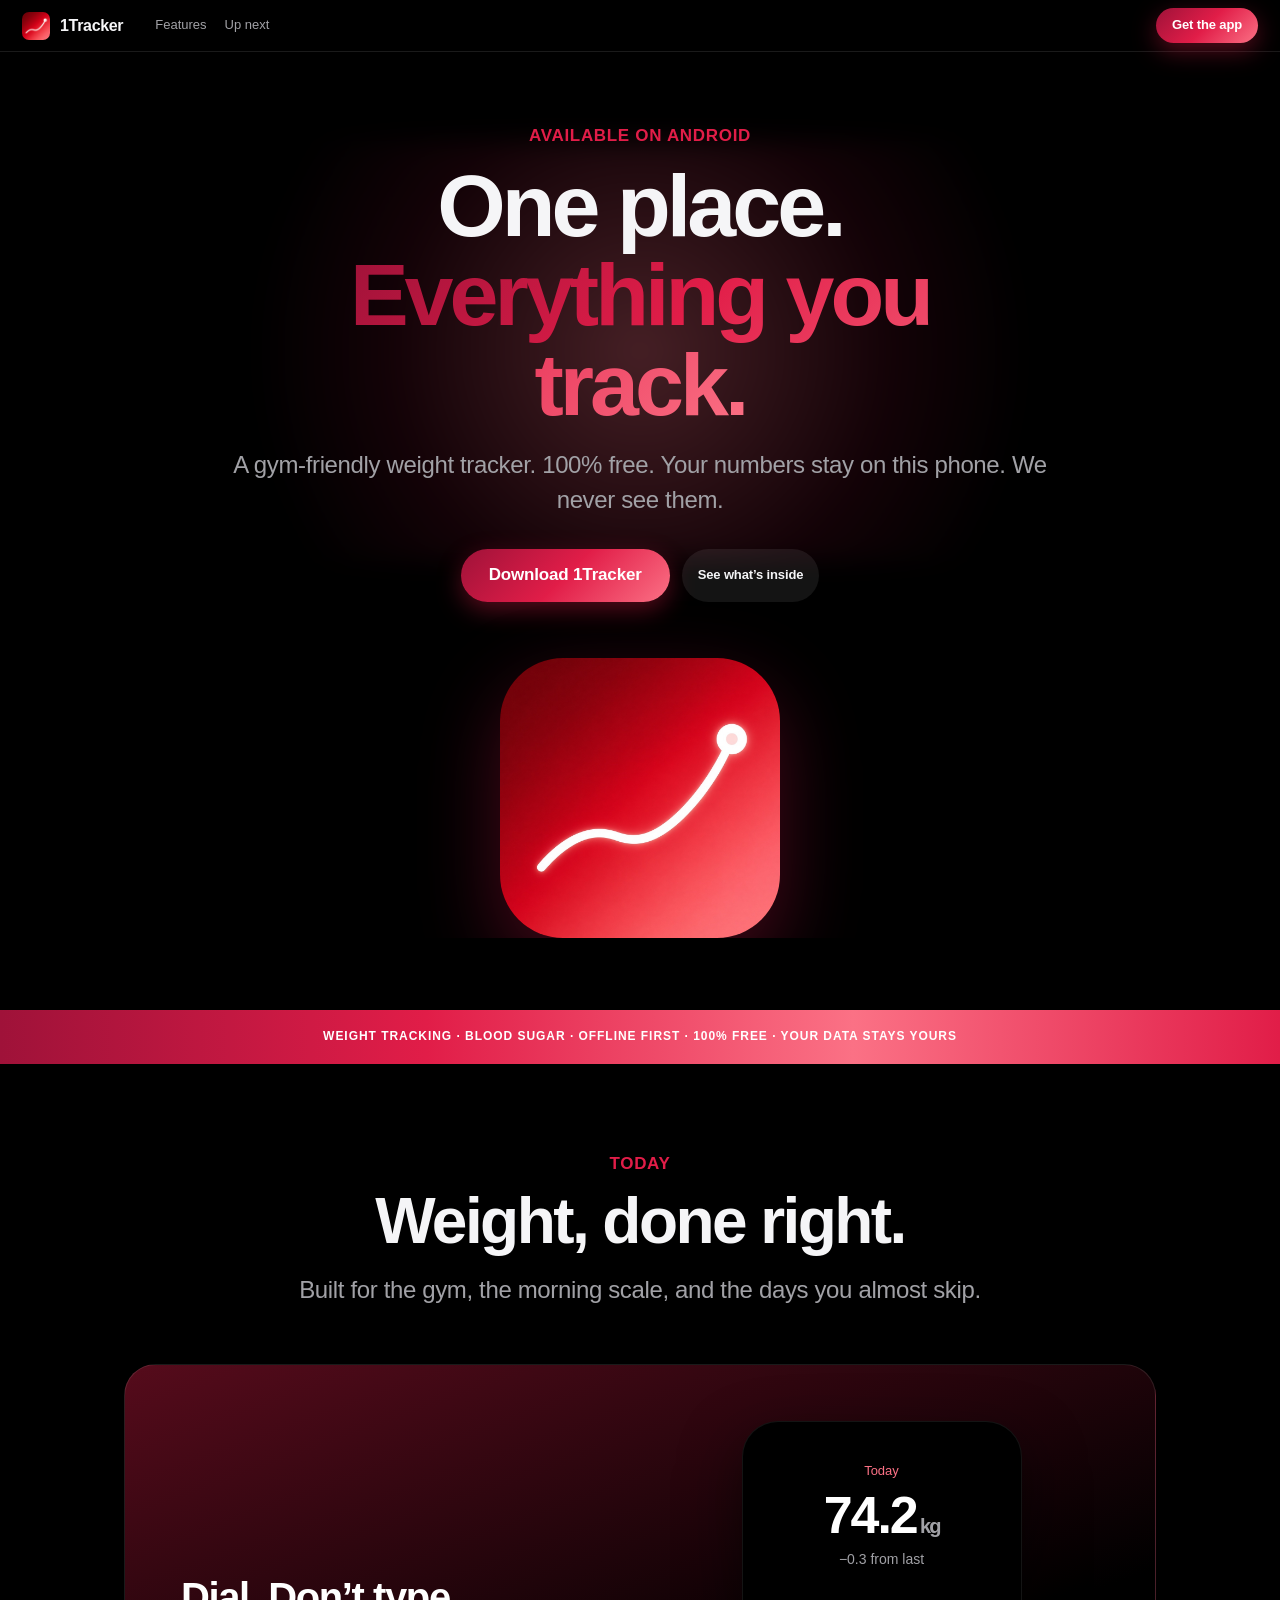
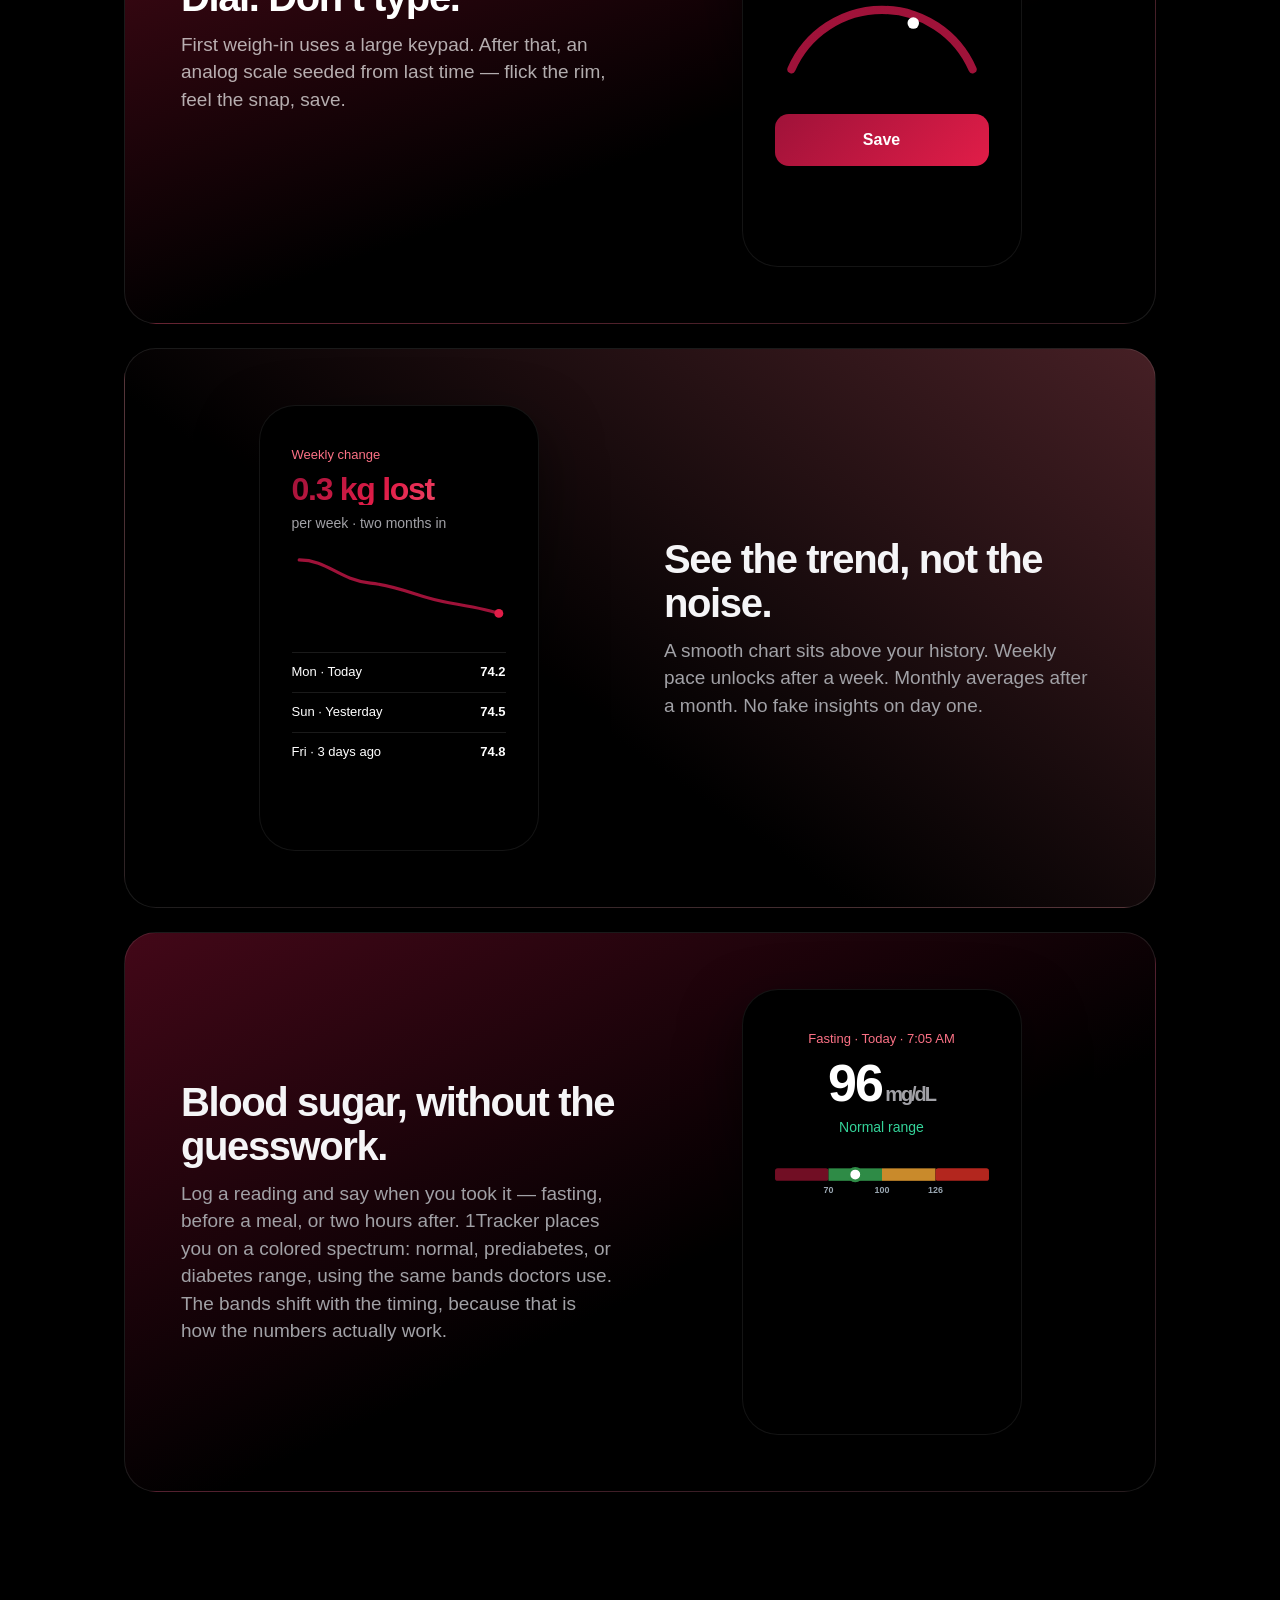
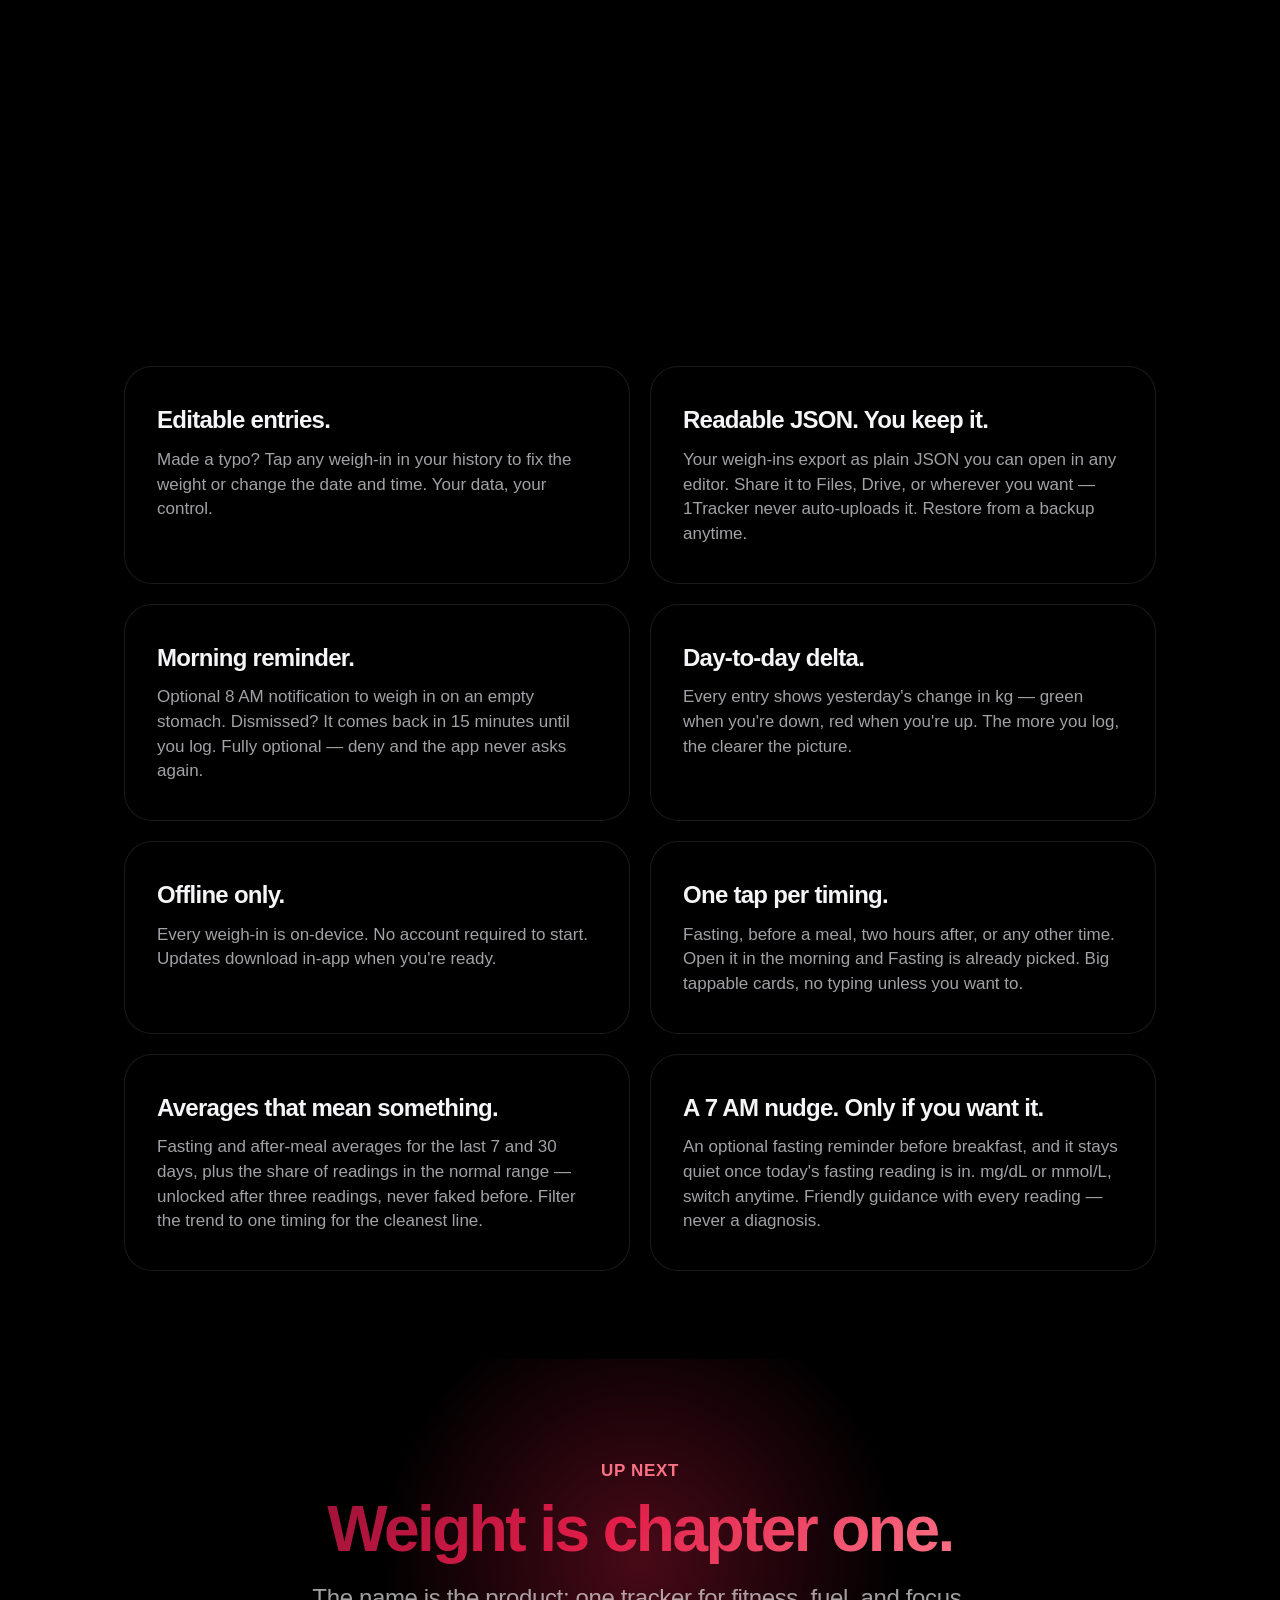
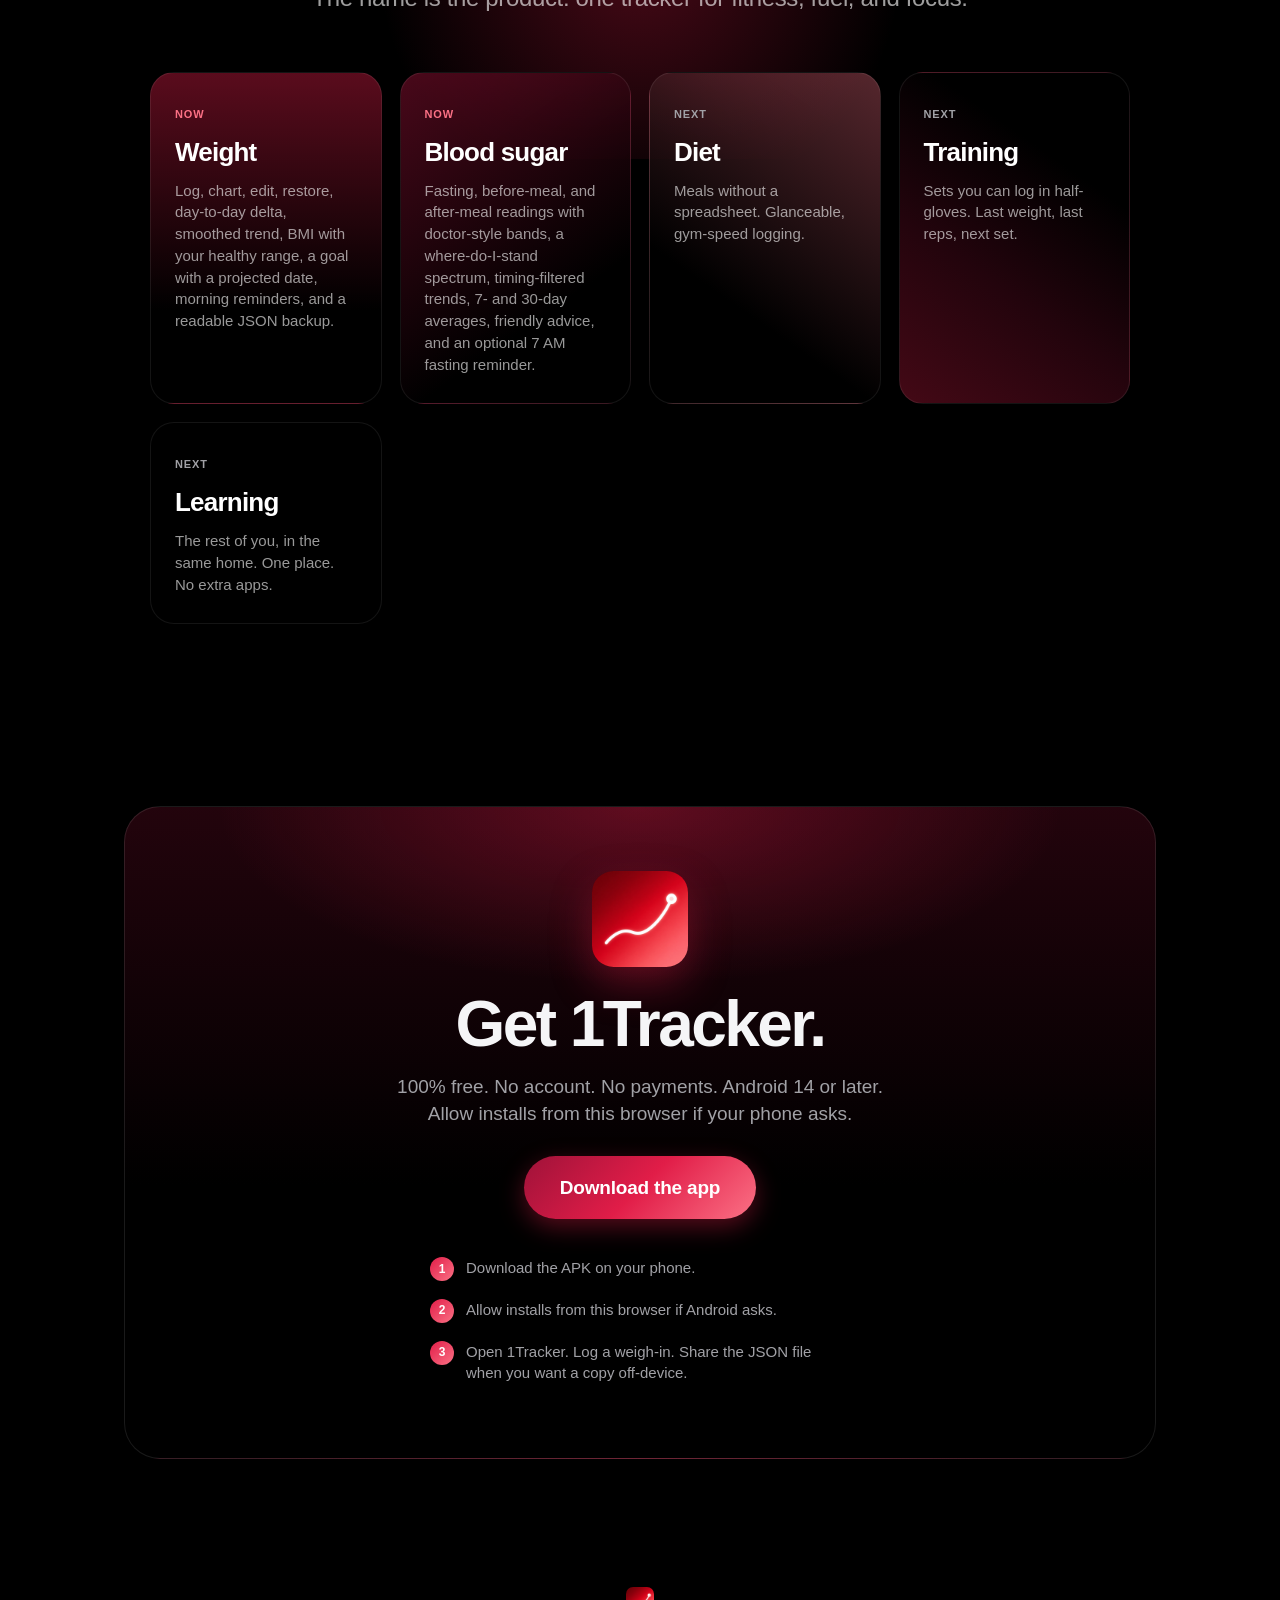
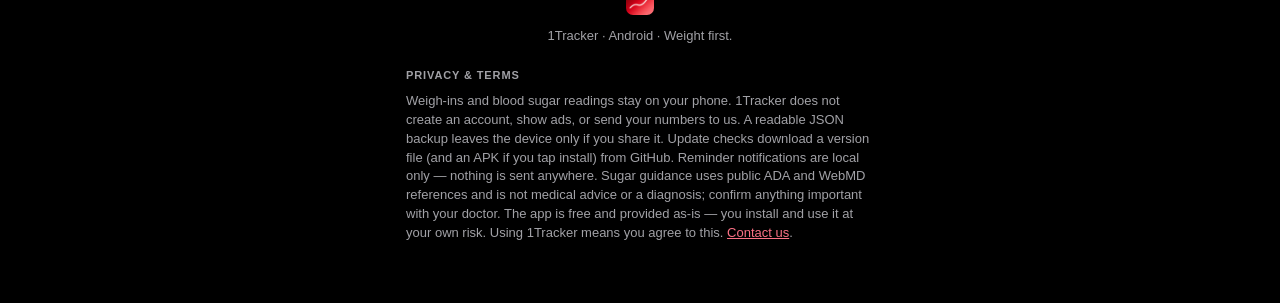
==== commit 22cd5516: "1Tracker 1.0.59 from 10680fa" ====
--- a/index.html
+++ b/index.html
@@ -51,7 +51,7 @@
     </section>
 
     <section class="strip" aria-hidden="true">
-      <p>Weight tracking · Offline first · 100% free · Your data stays yours</p>
+      <p>Weight tracking · Blood sugar · Offline first · 100% free · Your data stays yours</p>
     </section>
 
     <section class="features" id="features">
@@ -115,6 +115,30 @@
         </div>
       </article>
 
+      <article class="feature reveal">
+        <div class="feature-copy">
+          <h3>Blood sugar, without the guesswork.</h3>
+          <p>Log a reading and say when you took it — fasting, before a meal, or two hours after. 1Tracker places you on a colored spectrum: normal, prediabetes, or diabetes range, using the same bands doctors use. The bands shift with the timing, because that is how the numbers actually work.</p>
+        </div>
+          <div class="device" aria-hidden="true">
+          <div class="device-screen screen-sugar">
+            <p class="ui-kicker">Fasting · Today · 7:05 AM</p>
+            <p class="ui-hero-num">96<span> mg/dL</span></p>
+            <p class="ui-delta ui-band-normal">Normal range</p>
+            <svg class="ui-spectrum" viewBox="0 0 240 36" fill="none" role="img" aria-label="Spectrum from low through normal and prediabetes to diabetes, dot inside the normal segment">
+              <rect x="0" y="6" width="60" height="14" rx="3" fill="#E11D48" opacity="0.5"/>
+              <rect x="60" y="6" width="60" height="14" fill="#2E8B46"/>
+              <rect x="120" y="6" width="60" height="14" fill="#C98A2B"/>
+              <rect x="180" y="6" width="60" height="14" rx="3" fill="#B3261E"/>
+              <circle cx="90" cy="13" r="7" fill="#fff" stroke="#2E8B46" stroke-width="3"/>
+              <text x="60" y="34" fill="#9aa7b2" font-size="10" font-weight="bold" text-anchor="middle">70</text>
+              <text x="120" y="34" fill="#9aa7b2" font-size="10" font-weight="bold" text-anchor="middle">100</text>
+              <text x="180" y="34" fill="#9aa7b2" font-size="10" font-weight="bold" text-anchor="middle">126</text>
+            </svg>
+          </div>
+        </div>
+      </article>
+
       <div class="grid-two">
         <article class="card reveal">
           <h3>Gym. Gloves. Go.</h3>
@@ -151,6 +175,19 @@
         <article class="card reveal">
           <h3>Offline only.</h3>
           <p>Every weigh-in is on-device. No account required to start. Updates download in-app when you're ready.</p>
+        </article>
+        <article class="card reveal">
+          <h3>One tap per timing.</h3>
+          <p>Fasting, before a meal, two hours after, or any other time. Open it in the morning and Fasting is already picked. Big tappable cards, no typing unless you want to.</p>
+          <span class="peek peek-card" data-illu="droplet" aria-hidden="true"></span>
+        </article>
+        <article class="card reveal">
+          <h3>Averages that mean something.</h3>
+          <p>Fasting and after-meal averages for the last 7 and 30 days, plus the share of readings in the normal range — unlocked after three readings, never faked before. Filter the trend to one timing for the cleanest line.</p>
+        </article>
+        <article class="card reveal">
+          <h3>A 7 AM nudge. Only if you want it.</h3>
+          <p>An optional fasting reminder before breakfast, and it stays quiet once today's fasting reading is in. mg/dL or mmol/L, switch anytime. Friendly guidance with every reading — never a diagnosis.</p>
         </article>
       </div>
     </section>
@@ -167,6 +204,11 @@
           <span class="next-now">Now</span>
           <h3>Weight</h3>
           <p>Log, chart, edit, restore, day-to-day delta, smoothed trend, BMI with your healthy range, a goal with a projected date, morning reminders, and a readable JSON backup.</p>
+        </li>
+        <li class="reveal">
+          <span class="next-now">Now</span>
+          <h3>Blood sugar</h3>
+          <p>Fasting, before-meal, and after-meal readings with doctor-style bands, a where-do-I-stand spectrum, timing-filtered trends, 7- and 30-day averages, friendly advice, and an optional 7 AM fasting reminder.</p>
         </li>
         <li class="reveal">
           <span class="next-soon">Next</span>
@@ -211,7 +253,7 @@
     <p class="motivation reveal" id="motivation"></p>
     <section class="policy" id="policy">
       <h2>Privacy &amp; terms</h2>
-      <p>Weigh-ins stay on your phone. 1Tracker does not create an account, show ads, or send your numbers to us. A readable JSON backup leaves the device only if you share it. Update checks download a version file (and an APK if you tap install) from GitHub. The app is free, not medical advice, and provided as-is — you install and use it at your own risk. Using 1Tracker means you agree to this. <a href="mailto:mumayank@gmail.com">Contact us</a>.</p>
+      <p>Weigh-ins and blood sugar readings stay on your phone. 1Tracker does not create an account, show ads, or send your numbers to us. A readable JSON backup leaves the device only if you share it. Update checks download a version file (and an APK if you tap install) from GitHub. Reminder notifications are local only — nothing is sent anywhere. Sugar guidance uses public ADA and WebMD references and is not medical advice or a diagnosis; confirm anything important with your doctor. The app is free and provided as-is — you install and use it at your own risk. Using 1Tracker means you agree to this. <a href="mailto:mumayank@gmail.com">Contact us</a>.</p>
     </section>
   </footer>
 
--- a/styles.css
+++ b/styles.css
@@ -409,6 +409,25 @@
   margin: 18px 0 8px;
 }
 
+.screen-sugar {
+  background: #000;
+  color: #fff;
+  text-align: center;
+}
+
+.screen-sugar .ui-kicker {
+  color: var(--red-light);
+}
+
+.ui-spectrum {
+  width: 100%;
+  margin-top: 26px;
+}
+
+.ui-band-normal {
+  color: #34d399;
+}
+
 .ui-cta {
   margin-top: 28px;
   height: 52px;
@@ -441,6 +460,7 @@
 }
 
 .card {
+  position: relative;
   padding: 36px 32px;
   border-radius: 28px;
   background-color: #000;
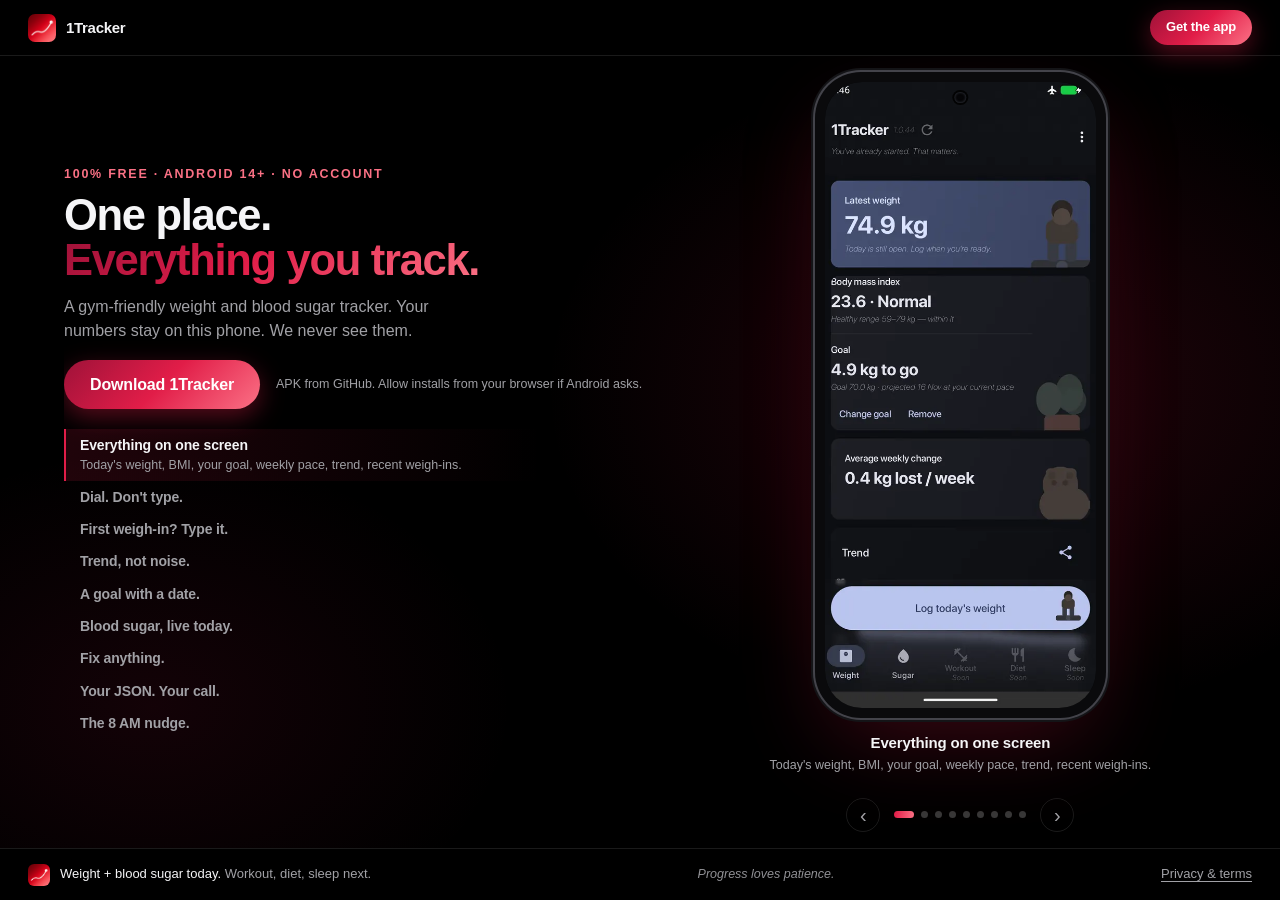
==== commit c0f78bcc: "1Tracker 1.0.61 from 3998d0a" ====
--- a/index.html
+++ b/index.html
@@ -4,11 +4,11 @@
   <meta charset="utf-8">
   <meta name="viewport" content="width=device-width, initial-scale=1">
   <title>1Tracker</title>
-  <meta name="description" content="1Tracker — a gym-friendly weight tracker for Android. 100% free. Your numbers stay on this phone. We never see them.">
+  <meta name="description" content="1Tracker — a gym-friendly weight and blood sugar tracker for Android. 100% free. Your numbers stay on this phone. We never see them.">
   <meta name="theme-color" content="#000000">
   <meta name="color-scheme" content="dark only">
   <meta property="og:title" content="1Tracker">
-  <meta property="og:description" content="A gym-friendly weight tracker. 100% free. Your numbers stay on this phone.">
+  <meta property="og:description" content="A gym-friendly weight and blood sugar tracker. 100% free. Your numbers stay on this phone.">
   <meta property="og:image" content="./app-icon.jpg">
   <meta property="og:type" content="website">
   <link rel="icon" type="image/png" href="./favicon.png">
@@ -20,242 +20,108 @@
 
   <header class="nav">
     <a class="nav-brand" href="#top" aria-label="1Tracker home">
-      <img src="./app-icon.jpg" alt="" width="32" height="32">
+      <img src="./app-icon.jpg" alt="" width="28" height="28">
       <span>1Tracker</span>
     </a>
-    <nav class="nav-links" aria-label="Page">
-      <a href="#features">Features</a>
-      <a href="#next">Up next</a>
-    </nav>
-    <a class="btn btn-nav" href="#install">Get the app</a>
+    <a class="btn btn-nav" href="https://raw.githubusercontent.com/mumayank/1tracker-public/main/1tracker.apk">Get the app</a>
   </header>
 
   <main id="main">
     <section class="hero" id="top">
       <div class="hero-glow" aria-hidden="true"></div>
-      <p class="eyebrow reveal">Available on Android</p>
-      <h1 class="reveal">
-        One place.<br>
-        <span class="grad-text">Everything you track.</span>
-      </h1>
-      <p class="lede reveal">
-        A gym-friendly weight tracker. 100% free. Your numbers stay on this phone. We never see them.
-      </p>
-      <div class="hero-actions reveal">
-        <a class="btn btn-primary" href="#install">Download 1Tracker</a>
-        <a class="btn btn-ghost" href="#features">See what’s inside</a>
+
+      <div class="hero-copy">
+        <p class="eyebrow">100% free · Android 14+ · No account</p>
+        <h1>One place.<br>
+          <span class="grad-text">Everything you track.</span>
+        </h1>
+        <p class="lede">A gym-friendly weight and blood sugar tracker. Your numbers stay on this phone. We never see them.</p>
+        <div class="hero-actions">
+          <a class="btn btn-primary" id="install" href="https://raw.githubusercontent.com/mumayank/1tracker-public/main/1tracker.apk">Download 1Tracker</a>
+          <p class="install-note">APK from GitHub. Allow installs from your browser if Android asks.</p>
+        </div>
+
+        <ul class="feature-list" aria-label="Features — click to preview each one">
+          <li><button class="feature-item is-active" data-slide="0"><span class="f-title">Everything on one screen</span><span class="f-sub">Today's weight, BMI, your goal, weekly pace, trend, recent weigh-ins.</span></button></li>
+          <li><button class="feature-item" data-slide="1"><span class="f-title">Dial. Don't type.</span><span class="f-sub">Flick the rim: 0.1 kg ticks, haptic snaps, seeded from your last weigh-in.</span></button></li>
+          <li><button class="feature-item" data-slide="2"><span class="f-title">First weigh-in? Type it.</span><span class="f-sub">Big keys, one decimal, a save button you can't miss.</span></button></li>
+          <li><button class="feature-item" data-slide="3"><span class="f-title">Trend, not noise.</span><span class="f-sub">A dashed line filters daily water weight. The weekly average unlocks after a real week.</span></button></li>
+          <li><button class="feature-item" data-slide="4"><span class="f-title">A goal with a date.</span><span class="f-sub">Projected from your real pace — and it admits it when there's no trend.</span></button></li>
+          <li><button class="feature-item" data-slide="5"><span class="f-title">Blood sugar, live today.</span><span class="f-sub">Fasting bands, weekly averages, time in range. mg/dL or mmol/L.</span></button></li>
+          <li><button class="feature-item" data-slide="6"><span class="f-title">Fix anything.</span><span class="f-sub">Wrong digit or wrong day — change the weight, the date, the time.</span></button></li>
+          <li><button class="feature-item" data-slide="7"><span class="f-title">Your JSON. Your call.</span><span class="f-sub">A readable backup leaves only when you share it. Restoring asks twice.</span></button></li>
+          <li><button class="feature-item" data-slide="8"><span class="f-title">The 8 AM nudge.</span><span class="f-sub">Optional. Decline and 1Tracker leaves a quiet card here instead of nagging.</span></button></li>
+        </ul>
       </div>
-      <div class="hero-icon reveal">
-        <img src="./app-icon.jpg" width="280" height="280" alt="1Tracker app icon — a rising trend line on crimson">
-      </div>
-    </section>
 
-    <section class="strip" aria-hidden="true">
-      <p>Weight tracking · Blood sugar · Offline first · 100% free · Your data stays yours</p>
-    </section>
-
-    <section class="features" id="features">
-      <header class="section-head reveal">
-        <p class="eyebrow">Today</p>
-        <h2>Weight, done right.</h2>
-        <p class="section-sub">Built for the gym, the morning scale, and the days you almost skip.</p>
-      </header>
-
-      <article class="feature feature-dark reveal">
-        <div class="feature-copy">
-          <h3>Dial. Don’t type.</h3>
-          <p>First weigh-in uses a large keypad. After that, an analog scale seeded from last time — flick the rim, feel the snap, save.</p>
-        </div>
-          <div class="device" aria-hidden="true">
-          <div class="device-screen screen-scale">
-            <p class="ui-kicker">Today</p>
-            <p class="ui-hero-num">74.2<span> kg</span></p>
-            <p class="ui-delta">−0.3 from last</p>
-            <svg class="ui-arc" viewBox="0 0 260 90" fill="none">
-              <path d="M20 78 A120 120 0 0 1 240 78" stroke="url(#arcFade)" stroke-width="10" stroke-linecap="round"/>
-              <circle cx="168" cy="22" r="7" fill="#fff"/>
-              <defs>
-                <linearGradient id="arcFade" x1="20" y1="78" x2="240" y2="20">
-                  <stop stop-color="#9F1239"/>
-                  <stop offset="1" stop-color="#FB7185"/>
-                </linearGradient>
-              </defs>
-            </svg>
-            <div class="ui-cta">Save</div>
+      <div class="hero-phone" aria-roledescription="carousel" aria-label="1Tracker screenshots">
+        <div class="phone">
+          <div class="phone-screen">
+            <div class="carousel" id="carousel">
+              <div class="slides" id="slides">
+                <figure class="slide is-active" data-title="Everything on one screen" data-sub="Today's weight, BMI, your goal, weekly pace, trend, recent weigh-ins.">
+                  <img src="./shots/home.webp" alt="1Tracker home: latest weight 74.9 kg, BMI 23.6 Normal, goal 4.9 kg to go, 0.4 kg lost per week, big Log today's weight button" width="540" height="1200">
+                </figure>
+                <figure class="slide" data-title="Dial. Don't type." data-sub="Flick the rim: 0.1 kg ticks, haptic snaps, seeded from your last weigh-in.">
+                  <img src="./shots/dial.webp" alt="Weight entry with an analog dial at 74.6 kg showing Decreased 0.3 kg in green" width="540" height="1200" loading="lazy">
+                </figure>
+                <figure class="slide" data-title="First weigh-in? Type it." data-sub="Big keys, one decimal, a save button you can't miss.">
+                  <img src="./shots/keypad.webp" alt="Keypad entry showing 74.9 kg with Same as last weigh-in and an enabled Save" width="540" height="1200" loading="lazy">
+                </figure>
+                <figure class="slide" data-title="Trend, not noise." data-sub="A dashed line filters daily water weight. The weekly average unlocks after a real week.">
+                  <img src="./shots/trend.webp" alt="Trend chart with a dashed smoothed line and the caption Dashed line: smoothed trend that filters daily water-weight noise, recent list below" width="540" height="1200" loading="lazy">
+                </figure>
+                <figure class="slide" data-title="A goal with a date." data-sub="Projected from your real pace — and it admits it when there's no trend.">
+                  <img src="./shots/goal.webp" alt="Home after logging: today's weight 74.6 kg, BMI 23.5 Normal, goal 4.6 kg to go projected 3 Nov, compact Add another weigh-in pill" width="540" height="1200" loading="lazy">
+                </figure>
+                <figure class="slide" data-title="Blood sugar, live today." data-sub="Fasting bands, weekly averages, time in range. mg/dL or mmol/L.">
+                  <img src="./shots/sugar.webp" alt="Blood sugar tab: latest reading 96 mg/dL, Normal range, spectrum bar 70 to 126, sugar averages card" width="540" height="1200" loading="lazy">
+                </figure>
+                <figure class="slide" data-title="Fix anything." data-sub="Wrong digit or wrong day — change the weight, the date, the time.">
+                  <img src="./shots/edit.webp" alt="Edit this weigh-in screen with a When date button and the scale dial" width="540" height="1200" loading="lazy">
+                </figure>
+                <figure class="slide" data-title="Your JSON. Your call." data-sub="A readable backup leaves only when you share it. Restoring asks twice.">
+                  <img src="./shots/restore.webp" alt="Restore confirmation: Replace everything? with a red Yes, restore button" width="540" height="1200" loading="lazy">
+                </figure>
+                <figure class="slide" data-title="The 8 AM nudge." data-sub="Optional. Decline and 1Tracker leaves a quiet card here instead of nagging.">
+                  <img src="./shots/reminder.webp" alt="Home with the red Morning weigh-in is off card and a Turn on notifications button" width="540" height="1200" loading="lazy">
+                </figure>
+              </div>
+            </div>
+            <span class="punch" aria-hidden="true"></span>
           </div>
         </div>
-      </article>
 
-      <article class="feature reveal">
-        <div class="feature-copy">
-          <h3>See the trend, not the noise.</h3>
-          <p>A smooth chart sits above your history. Weekly pace unlocks after a week. Monthly averages after a month. No fake insights on day one.</p>
+        <div class="slide-caption" aria-live="polite">
+          <p class="cap-title" id="capTitle">Everything on one screen</p>
+          <p class="cap-sub" id="capSub">Today's weight, BMI, your goal, weekly pace, trend, recent weigh-ins.</p>
         </div>
-          <div class="device" aria-hidden="true">
-          <div class="device-screen screen-chart">
-            <p class="ui-kicker">Weekly change</p>
-            <p class="ui-hero-num ui-hero-num-sm grad-text">0.3 kg lost</p>
-            <p class="ui-delta">per week · two months in</p>
-            <svg class="ui-chart" viewBox="0 0 240 88" fill="none">
-              <path d="M8 10 C40 10 52 32 88 36 C124 40 140 52 176 58 C200 62 220 66 232 70" stroke="url(#lineFade)" stroke-width="3.5" stroke-linecap="round"/>
-              <circle cx="232" cy="70" r="5" fill="#E11D48"/>
-              <defs>
-                <linearGradient id="lineFade" x1="8" y1="10" x2="232" y2="70">
-                  <stop stop-color="#9F1239"/>
-                  <stop offset="1" stop-color="#FB7185"/>
-                </linearGradient>
-              </defs>
-            </svg>
-            <ul class="ui-list">
-              <li><span>Mon · Today</span><b>74.2</b></li>
-              <li><span>Sun · Yesterday</span><b>74.5</b></li>
-              <li><span>Fri · 3 days ago</span><b>74.8</b></li>
-            </ul>
-          </div>
+
+        <div class="carousel-ui">
+          <button class="c-arrow" id="prevBtn" aria-label="Previous feature">&#8249;</button>
+          <div class="dots" id="dots" role="tablist" aria-label="Choose feature"></div>
+          <button class="c-arrow" id="nextBtn" aria-label="Next feature">&#8250;</button>
         </div>
-      </article>
-
-      <article class="feature reveal">
-        <div class="feature-copy">
-          <h3>Blood sugar, without the guesswork.</h3>
-          <p>Log a reading and say when you took it — fasting, before a meal, or two hours after. 1Tracker places you on a colored spectrum: normal, prediabetes, or diabetes range, using the same bands doctors use. The bands shift with the timing, because that is how the numbers actually work.</p>
-        </div>
-          <div class="device" aria-hidden="true">
-          <div class="device-screen screen-sugar">
-            <p class="ui-kicker">Fasting · Today · 7:05 AM</p>
-            <p class="ui-hero-num">96<span> mg/dL</span></p>
-            <p class="ui-delta ui-band-normal">Normal range</p>
-            <svg class="ui-spectrum" viewBox="0 0 240 36" fill="none" role="img" aria-label="Spectrum from low through normal and prediabetes to diabetes, dot inside the normal segment">
-              <rect x="0" y="6" width="60" height="14" rx="3" fill="#E11D48" opacity="0.5"/>
-              <rect x="60" y="6" width="60" height="14" fill="#2E8B46"/>
-              <rect x="120" y="6" width="60" height="14" fill="#C98A2B"/>
-              <rect x="180" y="6" width="60" height="14" rx="3" fill="#B3261E"/>
-              <circle cx="90" cy="13" r="7" fill="#fff" stroke="#2E8B46" stroke-width="3"/>
-              <text x="60" y="34" fill="#9aa7b2" font-size="10" font-weight="bold" text-anchor="middle">70</text>
-              <text x="120" y="34" fill="#9aa7b2" font-size="10" font-weight="bold" text-anchor="middle">100</text>
-              <text x="180" y="34" fill="#9aa7b2" font-size="10" font-weight="bold" text-anchor="middle">126</text>
-            </svg>
-          </div>
-        </div>
-      </article>
-
-      <div class="grid-two">
-        <article class="card reveal">
-          <h3>Gym. Gloves. Go.</h3>
-          <p>Huge save buttons while today's weigh-in is pending — then the log button quietly shrinks to a pill and the chart gets the room. Thumb-first, haptics when it counts, one job per screen.</p>
-        </article>
-        <article class="card reveal">
-          <h3>A goal with a date.</h3>
-          <p>Set a goal weight and 1Tracker projects when your trend gets you there — honestly. Flat trend or moving the wrong way? It says so instead of inventing a date.</p>
-        </article>
-        <article class="card reveal">
-          <h3>Know your healthy range.</h3>
-          <p>Add your height once and see your BMI with the healthy weight range for your body. A range, never a verdict — one tap hides it for good.</p>
-        </article>
-        <article class="card reveal">
-          <h3>Water weight, filtered.</h3>
-          <p>A dashed smoothed-trend line rides over the chart, so a salty dinner doesn't read as a setback. The raw dots stay honest.</p>
-        </article>
-        <article class="card reveal">
-          <h3>Editable entries.</h3>
-          <p>Made a typo? Tap any weigh-in in your history to fix the weight or change the date and time. Your data, your control.</p>
-        </article>
-        <article class="card reveal">
-          <h3>Readable JSON. You keep it.</h3>
-          <p>Your weigh-ins export as plain JSON you can open in any editor. Share it to Files, Drive, or wherever you want — 1Tracker never auto-uploads it. Restore from a backup anytime.</p>
-        </article>
-        <article class="card reveal">
-          <h3>Morning reminder.</h3>
-          <p>Optional 8 AM notification to weigh in on an empty stomach. Dismissed? It comes back in 15 minutes until you log. Fully optional — deny and the app never asks again.</p>
-        </article>
-        <article class="card reveal">
-          <h3>Day-to-day delta.</h3>
-          <p>Every entry shows yesterday's change in kg — green when you're down, red when you're up. The more you log, the clearer the picture.</p>
-        </article>
-        <article class="card reveal">
-          <h3>Offline only.</h3>
-          <p>Every weigh-in is on-device. No account required to start. Updates download in-app when you're ready.</p>
-        </article>
-        <article class="card reveal">
-          <h3>One tap per timing.</h3>
-          <p>Fasting, before a meal, two hours after, or any other time. Open it in the morning and Fasting is already picked. Big tappable cards, no typing unless you want to.</p>
-          <span class="peek peek-card" data-illu="droplet" aria-hidden="true"></span>
-        </article>
-        <article class="card reveal">
-          <h3>Averages that mean something.</h3>
-          <p>Fasting and after-meal averages for the last 7 and 30 days, plus the share of readings in the normal range — unlocked after three readings, never faked before. Filter the trend to one timing for the cleanest line.</p>
-        </article>
-        <article class="card reveal">
-          <h3>A 7 AM nudge. Only if you want it.</h3>
-          <p>An optional fasting reminder before breakfast, and it stays quiet once today's fasting reading is in. mg/dL or mmol/L, switch anytime. Friendly guidance with every reading — never a diagnosis.</p>
-        </article>
-      </div>
-    </section>
-
-    <section class="next" id="next">
-      <div class="next-glow" aria-hidden="true"></div>
-      <header class="section-head reveal">
-        <p class="eyebrow light">Up next</p>
-        <h2><span class="grad-text">Weight is chapter one.</span></h2>
-        <p class="section-sub light">The name is the product: one tracker for fitness, fuel, and focus.</p>
-      </header>
-      <ol class="next-list">
-        <li class="reveal">
-          <span class="next-now">Now</span>
-          <h3>Weight</h3>
-          <p>Log, chart, edit, restore, day-to-day delta, smoothed trend, BMI with your healthy range, a goal with a projected date, morning reminders, and a readable JSON backup.</p>
-        </li>
-        <li class="reveal">
-          <span class="next-now">Now</span>
-          <h3>Blood sugar</h3>
-          <p>Fasting, before-meal, and after-meal readings with doctor-style bands, a where-do-I-stand spectrum, timing-filtered trends, 7- and 30-day averages, friendly advice, and an optional 7 AM fasting reminder.</p>
-        </li>
-        <li class="reveal">
-          <span class="next-soon">Next</span>
-          <h3>Diet</h3>
-          <p>Meals without a spreadsheet. Glanceable, gym-speed logging.</p>
-        </li>
-        <li class="reveal">
-          <span class="next-soon">Next</span>
-          <h3>Training</h3>
-          <p>Sets you can log in half-gloves. Last weight, last reps, next set.</p>
-        </li>
-        <li class="reveal">
-          <span class="next-soon">Next</span>
-          <h3>Learning</h3>
-          <p>The rest of you, in the same home. One place. No extra apps.</p>
-        </li>
-      </ol>
-    </section>
-
-    <section class="install" id="install">
-      <div class="install-panel reveal">
-        <img class="install-icon" src="./app-icon.jpg" width="96" height="96" alt="1Tracker icon">
-        <h2>Get 1Tracker.</h2>
-        <p>100% free. No account. No payments. Android 14 or later. Allow installs from this browser if your phone asks.</p>
-        <div class="install-actions">
-          <a class="btn btn-primary btn-xl" href="https://raw.githubusercontent.com/mumayank/1tracker-public/main/1tracker.apk">
-            Download the app
-          </a>
-        </div>
-        <ol class="install-steps">
-          <li>Download the APK on your phone.</li>
-          <li>Allow installs from this browser if Android asks.</li>
-          <li>Open 1Tracker. Log a weigh-in. Share the JSON file when you want a copy off-device.</li>
-        </ol>
       </div>
     </section>
   </main>
 
   <footer class="footer">
-    <img src="./app-icon.jpg" width="28" height="28" alt="">
-    <p>1Tracker · Android · Weight first.</p>
-    <p class="motivation reveal" id="motivation"></p>
-    <section class="policy" id="policy">
-      <h2>Privacy &amp; terms</h2>
-      <p>Weigh-ins and blood sugar readings stay on your phone. 1Tracker does not create an account, show ads, or send your numbers to us. A readable JSON backup leaves the device only if you share it. Update checks download a version file (and an APK if you tap install) from GitHub. Reminder notifications are local only — nothing is sent anywhere. Sugar guidance uses public ADA and WebMD references and is not medical advice or a diagnosis; confirm anything important with your doctor. The app is free and provided as-is — you install and use it at your own risk. Using 1Tracker means you agree to this. <a href="mailto:mumayank@gmail.com">Contact us</a>.</p>
-    </section>
+    <div class="footer-brand">
+      <img src="./app-icon.jpg" alt="" width="22" height="22">
+      <p>Weight + blood sugar today. <span class="dim">Workout, diet, sleep next.</span></p>
+    </div>
+    <p class="motivation" id="motivation"></p>
+    <button class="footer-link" id="policyBtn">Privacy &amp; terms</button>
   </footer>
+
+  <dialog class="policy-dialog" id="policy" aria-labelledby="policyTitle">
+    <button class="dialog-close" id="policyClose" aria-label="Close">&times;</button>
+    <h2 id="policyTitle">Privacy &amp; terms</h2>
+    <p>Weigh-ins and blood sugar readings stay on your phone. 1Tracker does not create an account, show ads, or send your numbers to us. A readable JSON backup (weigh-ins + readings) leaves the device only if you share it. Update checks download a version file (and an APK if you tap install) from GitHub.</p>
+    <p>The app is free, not medical advice, and provided as-is — you install and use it at your own risk. Using 1Tracker means you agree to this. <a href="mailto:mumayank@gmail.com">Contact us</a>.</p>
+    <button class="btn btn-primary dialog-ok" id="policyOk">Got it</button>
+  </dialog>
 
   <script src="./script.js"></script>
 </body>
--- a/styles.css
+++ b/styles.css
@@ -2,14 +2,14 @@
   --red-deep: #9f1239;
   --red: #e11d48;
   --red-light: #fb7185;
-  --rose: rgba(225, 29, 72, 0.18);
+  --rose: rgba(225, 29, 72, 0.14);
   --bg: #000000;
-  --surface: #000000;
   --text: #f5f5f7;
   --muted: #a1a1a6;
   --line: rgba(255, 255, 255, 0.1);
   --ease: cubic-bezier(0.22, 1, 0.36, 1);
-  --nav-h: 52px;
+  --nav-h: 56px;
+  --footer-h: 52px;
   color-scheme: dark only;
 }
 
@@ -20,7 +20,6 @@
 }
 
 html {
-  scroll-behavior: smooth;
   color-scheme: dark only;
   background-color: #000;
   min-height: 100%;
@@ -31,7 +30,6 @@
   min-height: 100dvh;
   color: var(--text);
   font-family: -apple-system, BlinkMacSystemFont, "Segoe UI", Roboto, Helvetica, Arial, sans-serif;
-  background-color: #000;
   background: #000;
   line-height: 1.45;
   -webkit-font-smoothing: antialiased;
@@ -44,6 +42,15 @@
 
 a {
   color: inherit;
+}
+
+button {
+  font: inherit;
+  color: inherit;
+  background: none;
+  border: 0;
+  padding: 0;
+  cursor: pointer;
 }
 
 .skip {
@@ -54,7 +61,7 @@
   color: var(--bg);
   padding: 8px 12px;
   border-radius: 8px;
-  z-index: 20;
+  z-index: 40;
 }
 
 .skip:focus {
@@ -68,6 +75,8 @@
   color: transparent;
 }
 
+/* ---------- nav ---------- */
+
 .nav {
   position: sticky;
   top: 0;
@@ -75,8 +84,8 @@
   height: var(--nav-h);
   display: flex;
   align-items: center;
-  gap: 20px;
-  padding: 0 22px;
+  justify-content: space-between;
+  padding: 0 clamp(16px, 3vw, 28px);
   backdrop-filter: saturate(180%) blur(20px);
   -webkit-backdrop-filter: saturate(180%) blur(20px);
   background: rgba(0, 0, 0, 0.86);
@@ -90,6 +99,7 @@
   font-weight: 600;
   letter-spacing: -0.02em;
   text-decoration: none;
+  font-size: 15px;
 }
 
 .nav-brand img {
@@ -98,26 +108,7 @@
   border-radius: 7px;
 }
 
-.nav-links {
-  display: flex;
-  gap: 18px;
-  margin-left: 12px;
-  font-size: 13px;
-  color: var(--muted);
-}
-
-.nav-links a {
-  text-decoration: none;
-}
-
-.nav-links a:hover,
-.nav-links a[aria-current="page"] {
-  color: var(--text);
-}
-
-.nav .btn-nav {
-  margin-left: auto;
-}
+/* ---------- buttons ---------- */
 
 .btn {
   display: inline-flex;
@@ -138,718 +129,541 @@
   transform: scale(0.98);
 }
 
-.btn-nav,
-.btn-ghost {
+.btn-nav {
   padding: 8px 16px;
   font-size: 13px;
-}
-
-.btn-nav,
-.btn-primary {
   color: #fff;
   background: linear-gradient(135deg, var(--red-deep), var(--red) 50%, var(--red-light));
   box-shadow: 0 8px 24px rgba(225, 29, 72, 0.38);
 }
 
 .btn-primary {
-  padding: 14px 28px;
-  font-size: 17px;
-}
-
-.btn-ghost {
-  color: var(--text);
-  background: rgba(255, 255, 255, 0.08);
-}
-
-.btn-xl {
-  padding: 18px 36px;
-  font-size: 19px;
-  min-height: 56px;
-}
-
-#features,
-#next,
-#install,
-#top,
-#policy {
-  scroll-margin-top: calc(var(--nav-h) + 8px);
+  padding: 13px 26px;
+  font-size: 16px;
+  color: #fff;
+  background: linear-gradient(135deg, var(--red-deep), var(--red) 50%, var(--red-light));
+  box-shadow: 0 8px 24px rgba(225, 29, 72, 0.38);
+}
+
+/* ---------- hero: one screen ---------- */
+
+main {
+  height: calc(100dvh - var(--nav-h) - var(--footer-h));
+  min-height: 0;
+  overflow: hidden;
 }
 
 .hero {
   position: relative;
-  text-align: center;
-  padding: 72px 24px 0;
-  overflow: hidden;
+  height: 100%;
+  display: grid;
+  grid-template-columns: minmax(0, 1.05fr) minmax(0, 0.92fr);
+  align-items: center;
+  gap: clamp(24px, 4.5vw, 80px);
+  padding: 0 clamp(20px, 5vw, 84px);
 }
 
 .hero-glow {
   position: absolute;
-  inset: 10% 10% auto;
-  height: 420px;
-  background: radial-gradient(circle, rgba(251, 113, 133, 0.28), rgba(159, 18, 57, 0.12) 45%, transparent 70%);
-  filter: blur(12px);
+  inset: 0;
   pointer-events: none;
+  background:
+    radial-gradient(52% 62% at 78% 42%, rgba(225, 29, 72, 0.16), transparent 68%),
+    radial-gradient(40% 46% at 12% 82%, rgba(159, 18, 57, 0.12), transparent 70%);
+}
+
+.hero-copy {
+  position: relative;
+  min-width: 0;
+  max-height: 100%;
+  overflow-y: auto;
+  scrollbar-width: none;
+  display: flex;
+  flex-direction: column;
+  justify-content: center;
+  animation: rise 700ms var(--ease) both;
+}
+
+.hero-copy::-webkit-scrollbar {
+  display: none;
 }
 
 .eyebrow {
+  margin: 0 0 10px;
+  font-size: 12.5px;
+  font-weight: 600;
+  letter-spacing: 0.14em;
+  text-transform: uppercase;
+  color: var(--red-light);
+}
+
+h1 {
   margin: 0 0 12px;
-  font-size: 17px;
+  font-size: clamp(30px, 3.4vw, 50px);
+  line-height: 1.04;
+  letter-spacing: -0.03em;
+  font-weight: 700;
+}
+
+.lede {
+  margin: 0 0 18px;
+  font-size: clamp(15px, 1.25vw, 17px);
+  color: var(--muted);
+  max-width: 46ch;
+}
+
+.hero-actions {
+  display: flex;
+  align-items: center;
+  flex-wrap: wrap;
+  gap: 8px 16px;
+  margin-bottom: 20px;
+}
+
+.install-note {
+  margin: 0;
+  font-size: 12.5px;
+  color: var(--muted);
+}
+
+/* feature list = carousel index */
+
+.feature-list {
+  list-style: none;
+  margin: 0;
+  padding: 0;
+  display: flex;
+  flex-direction: column;
+}
+
+.feature-item {
+  display: block;
+  width: 100%;
+  text-align: left;
+  padding: 6px 14px;
+  border-left: 2px solid transparent;
+  border-radius: 0 10px 10px 0;
+  color: var(--muted);
+  transition: background 200ms var(--ease), color 200ms var(--ease);
+}
+
+.feature-item:hover {
+  color: var(--text);
+  background: rgba(255, 255, 255, 0.04);
+}
+
+.feature-item.is-active {
+  color: var(--text);
+  border-left-color: var(--red);
+  background: linear-gradient(90deg, var(--rose), transparent 82%);
+}
+
+.f-title {
+  display: block;
+  font-size: 14px;
   font-weight: 600;
-  letter-spacing: 0.04em;
-  text-transform: uppercase;
-  color: var(--red);
-}
-
-.eyebrow.light {
-  color: var(--red-light);
-}
-
-.hero h1 {
-  margin: 0 auto;
-  max-width: 16ch;
-  font-size: clamp(44px, 9vw, 88px);
-  line-height: 1.02;
-  letter-spacing: -0.045em;
-  font-weight: 700;
-}
-
-.lede,
-.section-sub {
-  margin: 18px auto 0;
-  max-width: 36em;
-  font-size: clamp(18px, 2.4vw, 24px);
-  color: var(--muted);
-  font-weight: 400;
-  letter-spacing: -0.015em;
-}
-
-.section-sub.light {
-  color: rgba(255, 255, 255, 0.62);
-}
-
-.hero-actions {
-  display: flex;
+  letter-spacing: -0.01em;
+}
+
+.f-sub {
+  display: none;
+  margin-top: 2px;
+  font-size: 12.5px;
+  line-height: 1.4;
+  color: var(--muted);
+}
+
+.feature-item.is-active .f-sub {
+  display: block;
+  animation: rise 400ms var(--ease) both;
+}
+
+/* ---------- phone ---------- */
+
+.hero-phone {
+  position: relative;
+  min-width: 0;
+  height: 100%;
+  display: flex;
+  flex-direction: column;
+  align-items: center;
   justify-content: center;
-  flex-wrap: wrap;
-  gap: 12px;
-  margin-top: 32px;
-}
-
-.hero-icon {
-  margin: 56px auto 0;
-  width: min(280px, 70vw);
-}
-
-.hero-icon img {
+  gap: clamp(8px, 1.6vh, 14px);
+  padding: clamp(8px, 1.8vh, 18px) 0;
+  animation: rise 800ms var(--ease) both;
+}
+
+.phone {
+  position: relative;
+  height: min(100%, 720px);
+  max-height: calc(100% - 92px);
+  aspect-ratio: 9 / 20;
+  background: #0a0a0c;
+  border-radius: clamp(30px, 5.4vh, 46px);
+  padding: clamp(7px, 1.1vh, 10px);
+  box-shadow:
+    0 0 0 2px #43434a,
+    0 0 0 4px #141417,
+    0 34px 90px -18px rgba(225, 29, 72, 0.28),
+    0 24px 60px rgba(0, 0, 0, 0.65);
+}
+
+.phone-screen {
+  position: relative;
   width: 100%;
-  height: auto;
-  border-radius: 22.5%;
-  box-shadow:
-    0 30px 80px rgba(159, 18, 57, 0.45),
-    0 8px 24px rgba(0, 0, 0, 0.5);
-  animation: float 6s var(--ease) infinite;
-}
-
-@keyframes float {
-  0%,
-  100% { transform: translateY(0); }
-  50% { transform: translateY(-10px); }
-}
-
-.strip {
-  margin: 72px 0 0;
-  padding: 18px 16px;
+  height: 100%;
+  border-radius: clamp(23px, 4.4vh, 37px);
+  overflow: hidden;
+  background: #000;
+}
+
+.punch {
+  position: absolute;
+  top: 1.6%;
+  left: 50%;
+  transform: translateX(-50%);
+  width: 4.2%;
+  aspect-ratio: 1;
+  border-radius: 50%;
+  background: #050507;
+  box-shadow: inset 0 0 2px 1px #22242a, 0 0 0 2px rgba(0, 0, 0, 0.85);
+  z-index: 6;
+  pointer-events: none;
+}
+
+/* carousel */
+
+.carousel {
+  position: absolute;
+  inset: 0;
+  overflow: hidden;
+  touch-action: pan-y;
+}
+
+.slides {
+  display: flex;
+  height: 100%;
+  transition: transform 520ms var(--ease);
+}
+
+.slide {
+  flex: 0 0 100%;
+  height: 100%;
+  margin: 0;
+  opacity: 0.35;
+  transition: opacity 520ms var(--ease);
+}
+
+.slide.is-active {
+  opacity: 1;
+}
+
+.slide img {
+  width: 100%;
+  height: 100%;
+  object-fit: cover;
+}
+
+.slide-caption {
+  min-height: 52px;
   text-align: center;
-  background: linear-gradient(90deg, var(--red-deep), var(--red), var(--red-light), var(--red));
-  color: #fff;
+  max-width: 44ch;
+}
+
+.cap-title {
+  margin: 0;
+  font-size: 15px;
   font-weight: 600;
-  letter-spacing: 0.08em;
-  text-transform: uppercase;
-  font-size: 12px;
-}
-
-.strip p {
-  margin: 0;
-}
-
-.features,
-.install {
-  padding: 88px 24px;
-  max-width: 1080px;
-  margin: 0 auto;
-}
-
-.section-head {
-  text-align: center;
-  margin-bottom: 56px;
-}
-
-.section-head h2,
-.install-panel h2,
-.next h2 {
-  margin: 0;
-  font-size: clamp(36px, 6vw, 64px);
-  letter-spacing: -0.04em;
-  line-height: 1.05;
-}
-
-.feature {
+  letter-spacing: -0.01em;
+}
+
+.cap-sub {
+  margin: 2px 0 0;
+  font-size: 12.5px;
+  color: var(--muted);
+  transition: opacity 200ms ease;
+}
+
+.slide-caption.swap .cap-title,
+.slide-caption.swap .cap-sub {
+  animation: rise 360ms var(--ease) both;
+}
+
+.carousel-ui {
+  display: flex;
+  align-items: center;
+  gap: 14px;
+}
+
+.c-arrow {
+  width: 34px;
+  height: 34px;
+  border-radius: 50%;
+  border: 1px solid var(--line);
+  color: var(--muted);
+  font-size: 20px;
+  line-height: 1;
   display: grid;
-  grid-template-columns: 1fr 1fr;
-  gap: 48px;
-  align-items: center;
-  padding: 56px;
-  border-radius: 32px;
-  background-color: #000;
-  background: linear-gradient(155deg, rgba(159, 18, 57, 0.42) 0%, #000 58%);
-  border: 1px solid var(--line);
-  margin-bottom: 24px;
-}
-
-.feature-dark {
-  background: linear-gradient(160deg, rgba(225, 29, 72, 0.38) 0%, #000 62%);
-  color: #fff;
-}
-
-.feature:nth-of-type(2) {
-  background: linear-gradient(215deg, rgba(251, 113, 133, 0.28) 0%, #000 60%);
-}
-
-.feature-copy h3 {
-  margin: 0 0 12px;
-  font-size: clamp(28px, 4vw, 40px);
-  letter-spacing: -0.035em;
-  line-height: 1.1;
-}
-
-.feature-copy p {
-  margin: 0;
-  font-size: 19px;
-  color: var(--muted);
-  max-width: 32em;
-}
-
-.feature-dark .feature-copy p {
-  color: rgba(255, 255, 255, 0.68);
-}
-
-.feature:nth-of-type(2) .device {
-  order: -1;
-}
-
-.device {
-  justify-self: center;
-  width: min(280px, 100%);
-  padding: 12px;
-  border-radius: 36px;
-  background: #000;
-  box-shadow: 0 24px 60px rgba(0, 0, 0, 0.55);
-  border: 1px solid rgba(255, 255, 255, 0.08);
-}
-
-.device-screen {
-  border-radius: 26px;
-  min-height: 420px;
-  padding: 28px 20px 20px;
-  overflow: hidden;
-}
-
-.screen-scale,
-.screen-chart {
-  background: #000;
-  color: #fff;
-}
-
-.screen-scale {
-  text-align: center;
-}
-
-.ui-kicker {
+  place-items: center;
+  transition: color 150ms ease, border-color 150ms ease, transform 150ms ease;
+}
+
+.c-arrow:hover {
+  color: var(--text);
+  border-color: rgba(255, 255, 255, 0.28);
+  transform: scale(1.05);
+}
+
+.dots {
+  display: flex;
+  align-items: center;
+  gap: 7px;
+}
+
+.dot {
+  width: 7px;
+  height: 7px;
+  border-radius: 980px;
+  background: rgba(255, 255, 255, 0.22);
+  transition: background 250ms var(--ease), width 250ms var(--ease);
+  padding: 0;
+}
+
+.dot:hover {
+  background: rgba(255, 255, 255, 0.45);
+}
+
+.dot.is-active {
+  width: 20px;
+  background: linear-gradient(90deg, var(--red), var(--red-light));
+}
+
+/* ---------- footer ---------- */
+
+.footer {
+  height: var(--footer-h);
+  display: flex;
+  align-items: center;
+  justify-content: space-between;
+  gap: 18px;
+  padding: 0 clamp(16px, 3vw, 28px);
+  border-top: 1px solid var(--line);
+  background: rgba(0, 0, 0, 0.85);
+}
+
+.footer-brand {
+  display: flex;
+  align-items: center;
+  gap: 10px;
+  min-width: 0;
+}
+
+.footer-brand img {
+  width: 22px;
+  height: 22px;
+  border-radius: 6px;
+}
+
+.footer-brand p {
   margin: 0;
   font-size: 13px;
-  color: var(--muted);
-}
-
-.screen-scale .ui-kicker,
-.screen-chart .ui-kicker {
+  white-space: nowrap;
+  overflow: hidden;
+  text-overflow: ellipsis;
+}
+
+.dim {
+  color: var(--muted);
+}
+
+.motivation {
+  margin: 0;
+  font-size: 12.5px;
+  font-style: italic;
+  color: var(--muted);
+  opacity: 0.9;
+  transition: opacity 500ms ease;
+  text-align: center;
+  flex: 1;
+}
+
+.footer-link {
+  font-size: 13px;
+  color: var(--muted);
+  text-decoration: underline;
+  text-underline-offset: 3px;
+  white-space: nowrap;
+}
+
+.footer-link:hover {
+  color: var(--text);
+}
+
+/* ---------- privacy dialog ---------- */
+
+.policy-dialog {
+  width: min(560px, calc(100vw - 40px));
+  max-height: min(78dvh, 640px);
+  overflow-y: auto;
+  background: #0b0b0d;
+  color: var(--text);
+  border: 1px solid var(--line);
+  border-radius: 20px;
+  padding: 26px 28px;
+  box-shadow: 0 30px 90px rgba(0, 0, 0, 0.7);
+}
+
+.policy-dialog::backdrop {
+  background: rgba(0, 0, 0, 0.72);
+  backdrop-filter: blur(4px);
+}
+
+.policy-dialog h2 {
+  margin: 0 0 12px;
+  font-size: 20px;
+  letter-spacing: -0.02em;
+}
+
+.policy-dialog p {
+  font-size: 14px;
+  color: var(--muted);
+}
+
+.policy-dialog a {
   color: var(--red-light);
 }
 
-.ui-hero-num {
-  margin: 8px 0 0;
-  font-size: 52px;
-  font-weight: 700;
-  letter-spacing: -0.04em;
+.dialog-close {
+  position: absolute;
+  top: 12px;
+  right: 16px;
+  font-size: 26px;
   line-height: 1;
-}
-
-.ui-hero-num span {
-  font-size: 20px;
-  font-weight: 600;
-  color: var(--muted);
-}
-
-.ui-hero-num-sm {
-  font-size: 32px;
-}
-
-.ui-delta {
-  margin: 8px 0 0;
+  color: var(--muted);
+}
+
+.dialog-close:hover {
+  color: var(--text);
+}
+
+.dialog-ok {
+  margin-top: 14px;
+}
+
+/* ---------- 404 ---------- */
+
+.not-found {
+  padding: 15vh 24px;
+  text-align: center;
+}
+
+.footer-fine {
+  color: var(--muted);
   font-size: 14px;
-  color: var(--muted);
-}
-
-.ui-arc {
-  width: 100%;
-  margin-top: 36px;
-}
-
-.ui-chart {
-  width: 100%;
-  margin: 18px 0 8px;
-}
-
-.screen-sugar {
-  background: #000;
-  color: #fff;
-  text-align: center;
-}
-
-.screen-sugar .ui-kicker {
-  color: var(--red-light);
-}
-
-.ui-spectrum {
-  width: 100%;
-  margin-top: 26px;
-}
-
-.ui-band-normal {
-  color: #34d399;
-}
-
-.ui-cta {
-  margin-top: 28px;
-  height: 52px;
-  display: flex;
-  align-items: center;
-  justify-content: center;
-  border-radius: 14px;
-  font-weight: 650;
-  background: linear-gradient(135deg, var(--red-deep), var(--red));
-}
-
-.ui-list {
-  list-style: none;
-  margin: 8px 0 0;
-  padding: 0;
-  font-size: 13px;
-}
-
-.ui-list li {
-  display: flex;
-  justify-content: space-between;
-  padding: 10px 0;
-  border-top: 1px solid var(--line);
-}
-
-.grid-two {
-  display: grid;
-  grid-template-columns: 1fr 1fr;
-  gap: 20px;
-}
-
-.card {
-  position: relative;
-  padding: 36px 32px;
-  border-radius: 28px;
-  background-color: #000;
-  border: 1px solid var(--line);
-}
-
-.card:nth-child(1) {
-  background: linear-gradient(165deg, rgba(225, 29, 72, 0.36) 0%, #000 64%);
-}
-
-.card:nth-child(2) {
-  background: linear-gradient(25deg, rgba(159, 18, 57, 0.4) 0%, #000 62%);
-}
-
-.card:nth-child(3) {
-  background: linear-gradient(200deg, rgba(251, 113, 133, 0.3) 0%, #000 60%);
-}
-
-.card:nth-child(4) {
-  background: linear-gradient(320deg, rgba(225, 29, 72, 0.28) 0%, rgba(159, 18, 57, 0.18) 32%, #000 68%);
-}
-
-.card h3 {
-  margin: 0 0 10px;
-  font-size: 24px;
-  letter-spacing: -0.03em;
-}
-
-.card p {
-  margin: 0;
-  color: var(--muted);
-  font-size: 17px;
-}
-
-.next {
-  position: relative;
-  padding: 100px 24px 110px;
-  background: #000;
-  color: #fff;
-  overflow: hidden;
-}
-
-.next-glow {
-  position: absolute;
-  inset: 0 auto auto 50%;
-  width: 700px;
-  height: 400px;
-  transform: translateX(-50%);
-  background: radial-gradient(circle, rgba(225, 29, 72, 0.32), transparent 65%);
-  pointer-events: none;
-}
-
-.next .section-head {
-  position: relative;
-}
-
-.next-list {
-  position: relative;
-  list-style: none;
-  max-width: 980px;
-  margin: 0 auto;
-  padding: 0;
-  display: grid;
-  grid-template-columns: repeat(4, 1fr);
-  gap: 18px;
-}
-
-.next-list li {
-  padding: 28px 24px;
-  border-radius: 24px;
-  background-color: #000;
-  border: 1px solid rgba(255, 255, 255, 0.08);
-}
-
-.next-list li:nth-child(1) {
-  background: linear-gradient(180deg, rgba(225, 29, 72, 0.4) 0%, #000 72%);
-}
-
-.next-list li:nth-child(2) {
-  background: linear-gradient(145deg, rgba(159, 18, 57, 0.46) 0%, #000 70%);
-}
-
-.next-list li:nth-child(3) {
-  background: linear-gradient(215deg, rgba(251, 113, 133, 0.34) 0%, #000 68%);
-}
-
-.next-list li:nth-child(4) {
-  background: linear-gradient(35deg, rgba(225, 29, 72, 0.3) 0%, rgba(159, 18, 57, 0.22) 38%, #000 72%);
-}
-
-.next-list h3 {
-  margin: 10px 0 8px;
-  font-size: 26px;
-  letter-spacing: -0.03em;
-}
-
-.next-list p {
-  margin: 0;
-  color: rgba(255, 255, 255, 0.6);
-  font-size: 15px;
-}
-
-.next-now,
-.next-soon {
-  font-size: 11px;
-  font-weight: 700;
-  letter-spacing: 0.08em;
-  text-transform: uppercase;
-}
-
-.next-now {
-  color: var(--red-light);
-}
-
-.next-soon {
-  color: var(--muted);
-}
-
-.install {
-  padding-top: 72px;
-}
-
-.install-panel {
-  text-align: center;
-  padding: 64px 28px;
-  border-radius: 36px;
-  background:
-    radial-gradient(620px 260px at 50% 0%, rgba(225, 29, 72, 0.32), transparent 68%),
-    linear-gradient(180deg, rgba(159, 18, 57, 0.22), #000 58%);
-  border: 1px solid var(--line);
-}
-
-.install-icon {
-  width: 96px;
-  height: 96px;
-  margin: 0 auto 24px;
-  border-radius: 22.5%;
-  box-shadow: 0 16px 40px rgba(225, 29, 72, 0.35);
-}
-
-.install-panel p {
-  margin: 14px auto 28px;
-  max-width: 28em;
-  color: var(--muted);
-  font-size: 19px;
-}
-
-.install-steps {
-  max-width: 28em;
-  margin: 28px auto 0;
-  padding: 0;
-  list-style: none;
-  text-align: left;
-  color: var(--muted);
-  font-size: 15px;
-  counter-reset: step;
-}
-
-.install-steps li {
-  counter-increment: step;
-  padding: 10px 0 10px 36px;
-  position: relative;
-}
-
-.install-steps li::before {
-  content: counter(step);
-  position: absolute;
-  left: 0;
-  top: 10px;
-  width: 24px;
-  height: 24px;
-  border-radius: 50%;
-  background: linear-gradient(135deg, var(--red), var(--red-light));
-  color: #fff;
-  font-size: 12px;
-  font-weight: 700;
-  display: flex;
-  align-items: center;
-  justify-content: center;
-}
-
-.footer {
-  padding: 40px 24px 56px;
-  text-align: center;
-  color: var(--muted);
-  font-size: 13px;
-}
-
-.footer img {
-  width: 28px;
-  height: 28px;
-  margin: 0 auto 12px;
-  border-radius: 7px;
-}
-
-.footer p {
-  margin: 4px 0;
-}
-
-.footer-fine {
-  font-size: 12px;
-}
-
-.footer a {
-  color: var(--red-light);
-}
-
-.policy {
-  max-width: 36em;
-  margin: 22px auto 0;
-  text-align: left;
-}
-
-.policy h2 {
-  margin: 0 0 8px;
-  font-size: 11px;
-  font-weight: 700;
-  letter-spacing: 0.08em;
-  text-transform: uppercase;
-  color: var(--muted);
-}
-
-.not-found {
-  padding: 72px 24px 96px;
-  text-align: center;
-}
-
-.not-found h1 {
-  margin: 0 0 12px;
-  font-size: clamp(32px, 5vw, 48px);
-  letter-spacing: -0.04em;
-}
-
-.reveal {
-  opacity: 0;
-  transform: translateY(18px);
-}
-
-.reveal.is-visible {
-  animation: rise 700ms var(--ease) forwards;
-}
+}
+
+/* ---------- motion ---------- */
 
 @keyframes rise {
+  from {
+    opacity: 0;
+    transform: translateY(10px);
+  }
   to {
     opacity: 1;
-    transform: none;
-  }
-}
-
-@media (max-width: 860px) {
-  .nav-links {
+    transform: translateY(0);
+  }
+}
+
+@media (prefers-reduced-motion: reduce) {
+  *,
+  *::before,
+  *::after {
+    animation-duration: 0.01ms !important;
+    animation-iteration-count: 1 !important;
+    transition-duration: 0.01ms !important;
+  }
+}
+
+/* ---------- short desktop screens ---------- */
+
+@media (min-width: 1000px) and (max-height: 700px) {
+  .f-title {
+    font-size: 13px;
+  }
+
+  .feature-item {
+    padding: 4px 12px;
+  }
+
+  .lede {
+    margin-bottom: 12px;
+  }
+
+  .hero-actions {
+    margin-bottom: 12px;
+  }
+}
+
+/* ---------- mobile / narrow: stack and scroll ---------- */
+
+@media (max-width: 999px) {
+  html,
+  body {
+    overflow-x: hidden;
+  }
+
+  main {
+    height: auto;
+    overflow: visible;
+  }
+
+  .hero {
+    grid-template-columns: 1fr;
+    gap: 28px;
+    padding: 26px 20px 34px;
+  }
+
+  .hero-copy {
+    max-height: none;
+    overflow: visible;
+  }
+
+  h1 {
+    font-size: clamp(32px, 9vw, 40px);
+  }
+
+  .feature-list {
     display: none;
   }
 
-  .feature {
-    grid-template-columns: 1fr;
-  }
-
-  .feature:nth-of-type(2) .device {
-    order: 0;
-  }
-
-  .feature {
-    padding: 32px 22px;
+  .hero-phone {
+    order: 2;
+    padding: 0;
+    width: 100%;
+    max-width: 100%;
+    overflow: hidden;
+  }
+
+  .phone {
+    height: auto;
+    max-height: none;
+    width: min(72vw, 300px);
+    margin-inline: auto;
+    aspect-ratio: 9 / 20;
+  }
+
+  .footer {
+    height: auto;
+    flex-wrap: wrap;
+    justify-content: center;
+    row-gap: 4px;
+    padding: 12px 16px;
     text-align: center;
   }
 
-  .feature-copy p {
-    margin-inline: auto;
-  }
-
-  .grid-two,
-  .next-list {
-    grid-template-columns: 1fr;
-  }
-
-  .hero {
-    padding-top: 48px;
-  }
-
-  .peek-device {
-    width: 70px;
-    bottom: 6px;
-    right: 2px;
-  }
-
-  .peek-card {
-    width: 70px;
-    bottom: 6px;
-    right: 6px;
-  }
-
-  .peek-roadmap {
-    width: 40px;
-  }
-
-  .peek-install {
-    width: 32px;
-  }
-}
-
-@media (prefers-reduced-motion: reduce) {
-  html { scroll-behavior: auto; }
-  .hero-icon img,
-  .reveal,
-  .reveal.is-visible,
-  .peek {
-    animation: none;
-    opacity: 1;
-    transform: none;
-  }
-  .btn:hover { transform: none; }
-}
-
-/* ── Illustrations ────────────────────────────── */
-
-.peek {
-  position: absolute;
-  pointer-events: none;
-  z-index: 0;
-  opacity: 0;
-  transform: translateY(10px);
-}
-
-.peek.is-visible {
-  animation: peek-enter 600ms var(--ease) forwards;
-}
-
-@keyframes peek-enter {
-  to {
-    opacity: 1;
-    transform: none;
-  }
-}
-
-.peek svg {
-  display: block;
-  width: 100%;
-  height: auto;
-}
-
-.peek-device {
-  width: 90px;
-  bottom: 8px;
-  right: 4px;
-  opacity: 0.6;
-}
-
-.peek-card {
-  width: 90px;
-  bottom: 8px;
-  right: 8px;
-  opacity: 0.72;
-}
-
-.peek-roadmap {
-  width: 52px;
-  position: relative;
-  margin-bottom: 6px;
-  opacity: 0.6;
-}
-
-.peek-install {
-  width: 40px;
-  flex-shrink: 0;
-  align-self: center;
-  opacity: 0.5;
-}
-
-.hero-icon {
-  position: relative;
-}
-
-.install-actions {
-  display: flex;
-  align-items: center;
-  justify-content: center;
-  gap: 14px;
-  margin: 0 auto;
-  max-width: 320px;
-}
-
-/* ── Motivation ───────────────────────────────── */
-
-.motivation {
-  margin: 18px auto 0;
-  font-style: italic;
-  font-size: 14px;
-  color: rgba(255, 255, 255, 0.42);
-  letter-spacing: -0.01em;
-}
-
+  .motivation {
+    flex-basis: 100%;
+    order: 3;
+  }
+}
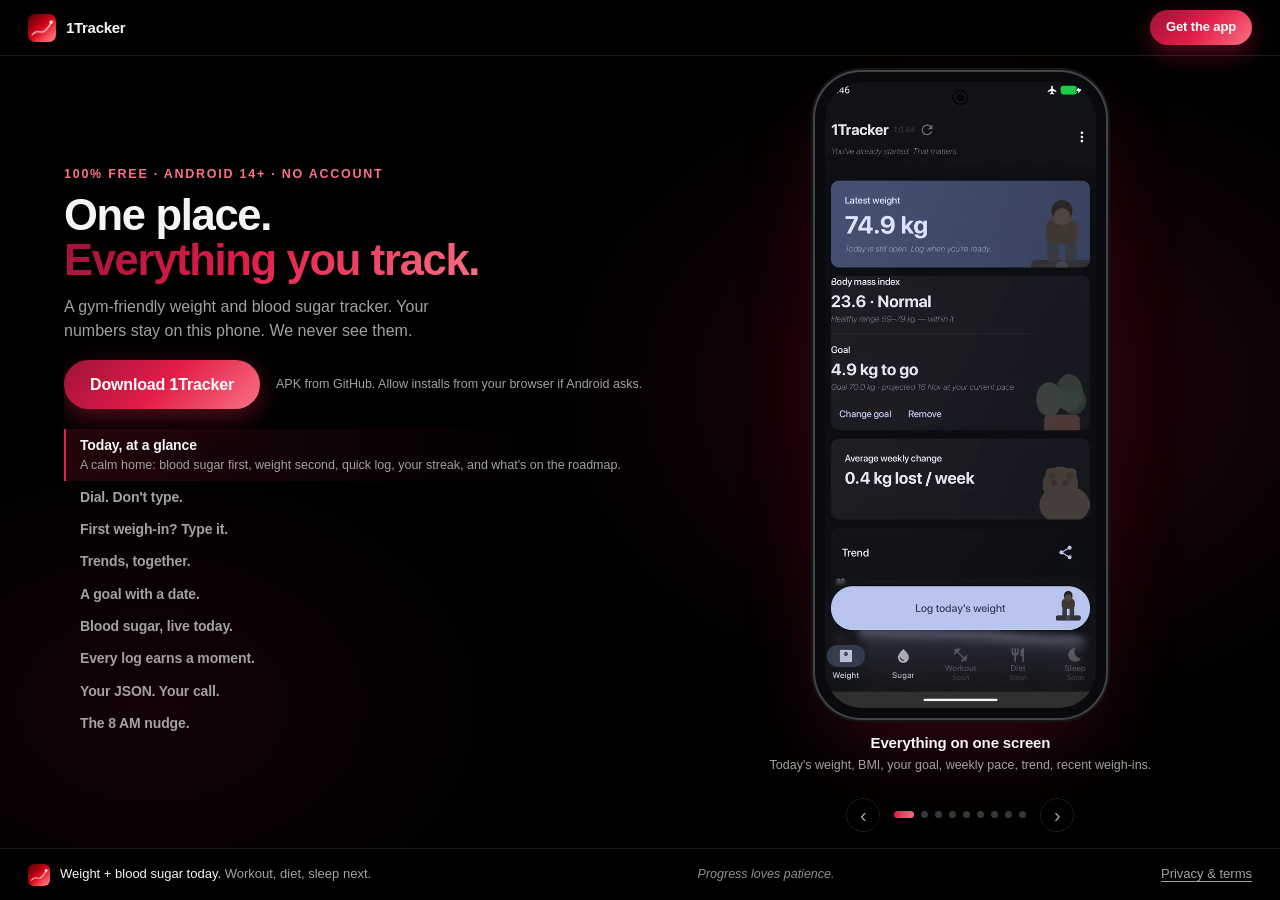
==== commit a50a089c: "1Tracker 1.0.63 from 2e7bbc8" ====
--- a/index.html
+++ b/index.html
@@ -42,13 +42,13 @@
         </div>
 
         <ul class="feature-list" aria-label="Features — click to preview each one">
-          <li><button class="feature-item is-active" data-slide="0"><span class="f-title">Everything on one screen</span><span class="f-sub">Today's weight, BMI, your goal, weekly pace, trend, recent weigh-ins.</span></button></li>
+          <li><button class="feature-item is-active" data-slide="0"><span class="f-title">Today, at a glance</span><span class="f-sub">A calm home: blood sugar first, weight second, quick log, your streak, and what's on the roadmap.</span></button></li>
           <li><button class="feature-item" data-slide="1"><span class="f-title">Dial. Don't type.</span><span class="f-sub">Flick the rim: 0.1 kg ticks, haptic snaps, seeded from your last weigh-in.</span></button></li>
           <li><button class="feature-item" data-slide="2"><span class="f-title">First weigh-in? Type it.</span><span class="f-sub">Big keys, one decimal, a save button you can't miss.</span></button></li>
-          <li><button class="feature-item" data-slide="3"><span class="f-title">Trend, not noise.</span><span class="f-sub">A dashed line filters daily water weight. The weekly average unlocks after a real week.</span></button></li>
+          <li><button class="feature-item" data-slide="3"><span class="f-title">Trends, together.</span><span class="f-sub">One Trends tab: weight pace and goal projection beside blood sugar time-in-range and averages.</span></button></li>
           <li><button class="feature-item" data-slide="4"><span class="f-title">A goal with a date.</span><span class="f-sub">Projected from your real pace — and it admits it when there's no trend.</span></button></li>
           <li><button class="feature-item" data-slide="5"><span class="f-title">Blood sugar, live today.</span><span class="f-sub">Fasting bands, weekly averages, time in range. mg/dL or mmol/L.</span></button></li>
-          <li><button class="feature-item" data-slide="6"><span class="f-title">Fix anything.</span><span class="f-sub">Wrong digit or wrong day — change the weight, the date, the time.</span></button></li>
+          <li><button class="feature-item" data-slide="6"><span class="f-title">Every log earns a moment.</span><span class="f-sub">Saving pops a small celebration in the metric's own color — plus one-tap fixes for the wrong digit or day.</span></button></li>
           <li><button class="feature-item" data-slide="7"><span class="f-title">Your JSON. Your call.</span><span class="f-sub">A readable backup leaves only when you share it. Restoring asks twice.</span></button></li>
           <li><button class="feature-item" data-slide="8"><span class="f-title">The 8 AM nudge.</span><span class="f-sub">Optional. Decline and 1Tracker leaves a quiet card here instead of nagging.</span></button></li>
         </ul>
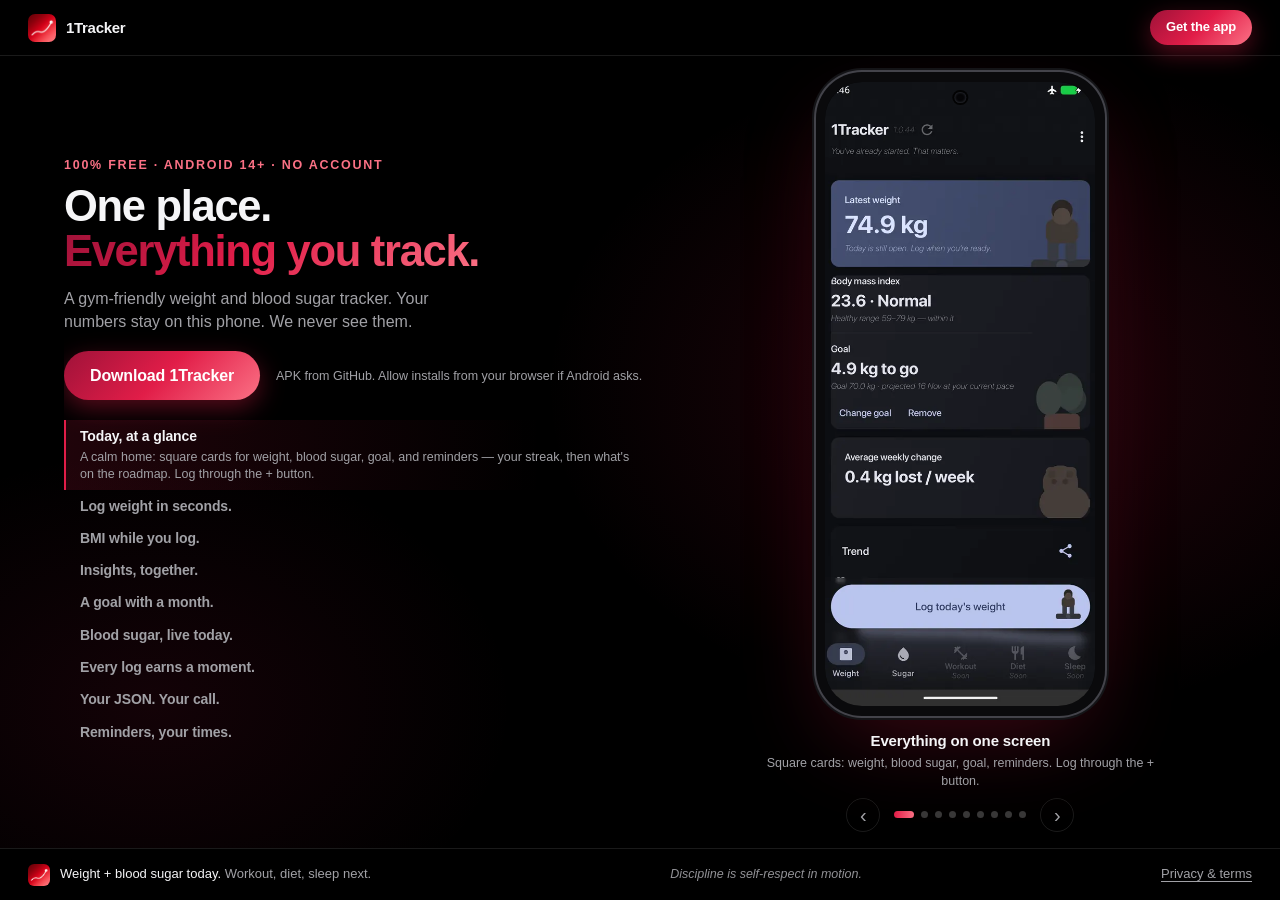
==== commit ceed4d6d: "1Tracker 1.0.64 from 95a0660" ====
--- a/index.html
+++ b/index.html
@@ -42,15 +42,15 @@
         </div>
 
         <ul class="feature-list" aria-label="Features — click to preview each one">
-          <li><button class="feature-item is-active" data-slide="0"><span class="f-title">Today, at a glance</span><span class="f-sub">A calm home: blood sugar first, weight second, quick log, your streak, and what's on the roadmap.</span></button></li>
-          <li><button class="feature-item" data-slide="1"><span class="f-title">Dial. Don't type.</span><span class="f-sub">Flick the rim: 0.1 kg ticks, haptic snaps, seeded from your last weigh-in.</span></button></li>
-          <li><button class="feature-item" data-slide="2"><span class="f-title">First weigh-in? Type it.</span><span class="f-sub">Big keys, one decimal, a save button you can't miss.</span></button></li>
-          <li><button class="feature-item" data-slide="3"><span class="f-title">Trends, together.</span><span class="f-sub">One Trends tab: weight pace and goal projection beside blood sugar time-in-range and averages.</span></button></li>
-          <li><button class="feature-item" data-slide="4"><span class="f-title">A goal with a date.</span><span class="f-sub">Projected from your real pace — and it admits it when there's no trend.</span></button></li>
-          <li><button class="feature-item" data-slide="5"><span class="f-title">Blood sugar, live today.</span><span class="f-sub">Fasting bands, weekly averages, time in range. mg/dL or mmol/L.</span></button></li>
+          <li><button class="feature-item is-active" data-slide="0"><span class="f-title">Today, at a glance</span><span class="f-sub">A calm home: square cards for weight, blood sugar, goal, and reminders — your streak, then what's on the roadmap. Log through the + button.</span></button></li>
+          <li><button class="feature-item" data-slide="1"><span class="f-title">Log weight in seconds.</span><span class="f-sub">−/+ steppers or direct input — kg or lb — seeded from your last weigh-in. A BMI gauge reads your zone as you type.</span></button></li>
+          <li><button class="feature-item" data-slide="2"><span class="f-title">BMI while you log.</span><span class="f-sub">The gauge tracks underweight / healthy / overweight / obese with a live marker. No math, no judgment.</span></button></li>
+          <li><button class="feature-item" data-slide="3"><span class="f-title">Insights, together.</span><span class="f-sub">One Insights tab with working ranges — 1 week to lifetime — over weight pace and blood sugar time in range.</span></button></li>
+          <li><button class="feature-item" data-slide="4"><span class="f-title">A goal with a month.</span><span class="f-sub">kg to go and a month-level ETA from your real pace — and it admits it when there's no trend.</span></button></li>
+          <li><button class="feature-item" data-slide="5"><span class="f-title">Blood sugar, live today.</span><span class="f-sub">Time in range with an In range · High · Low legend, above-target flags on averages. mg/dL or mmol/L.</span></button></li>
           <li><button class="feature-item" data-slide="6"><span class="f-title">Every log earns a moment.</span><span class="f-sub">Saving pops a small celebration in the metric's own color — plus one-tap fixes for the wrong digit or day.</span></button></li>
           <li><button class="feature-item" data-slide="7"><span class="f-title">Your JSON. Your call.</span><span class="f-sub">A readable backup leaves only when you share it. Restoring asks twice.</span></button></li>
-          <li><button class="feature-item" data-slide="8"><span class="f-title">The 8 AM nudge.</span><span class="f-sub">Optional. Decline and 1Tracker leaves a quiet card here instead of nagging.</span></button></li>
+          <li><button class="feature-item" data-slide="8"><span class="f-title">Reminders, your times.</span><span class="f-sub">Weight and fasting nudges with 6:30–8:00 AM presets, per-metric toggles, and Light / Dark / System themes in More.</span></button></li>
         </ul>
       </div>
 
@@ -59,22 +59,22 @@
           <div class="phone-screen">
             <div class="carousel" id="carousel">
               <div class="slides" id="slides">
-                <figure class="slide is-active" data-title="Everything on one screen" data-sub="Today's weight, BMI, your goal, weekly pace, trend, recent weigh-ins.">
+                <figure class="slide is-active" data-title="Everything on one screen" data-sub="Square cards: weight, blood sugar, goal, reminders. Log through the + button.">
                   <img src="./shots/home.webp" alt="1Tracker home: latest weight 74.9 kg, BMI 23.6 Normal, goal 4.9 kg to go, 0.4 kg lost per week, big Log today's weight button" width="540" height="1200">
                 </figure>
-                <figure class="slide" data-title="Dial. Don't type." data-sub="Flick the rim: 0.1 kg ticks, haptic snaps, seeded from your last weigh-in.">
+                <figure class="slide" data-title="Log weight in seconds." data-sub="Steppers or direct input, kg or lb, seeded from your last weigh-in.">
                   <img src="./shots/dial.webp" alt="Weight entry with an analog dial at 74.6 kg showing Decreased 0.3 kg in green" width="540" height="1200" loading="lazy">
                 </figure>
-                <figure class="slide" data-title="First weigh-in? Type it." data-sub="Big keys, one decimal, a save button you can't miss.">
+                <figure class="slide" data-title="BMI while you log." data-sub="A live gauge across the WHO zones with your marker as you type.">
                   <img src="./shots/keypad.webp" alt="Keypad entry showing 74.9 kg with Same as last weigh-in and an enabled Save" width="540" height="1200" loading="lazy">
                 </figure>
-                <figure class="slide" data-title="Trend, not noise." data-sub="A dashed line filters daily water weight. The weekly average unlocks after a real week.">
+                <figure class="slide" data-title="Insights, together." data-sub="Working ranges from 1 week to lifetime over weight and blood sugar.">
                   <img src="./shots/trend.webp" alt="Trend chart with a dashed smoothed line and the caption Dashed line: smoothed trend that filters daily water-weight noise, recent list below" width="540" height="1200" loading="lazy">
                 </figure>
-                <figure class="slide" data-title="A goal with a date." data-sub="Projected from your real pace — and it admits it when there's no trend.">
+                <figure class="slide" data-title="A goal with a month." data-sub="kg to go and a month-level ETA from your real pace.">
                   <img src="./shots/goal.webp" alt="Home after logging: today's weight 74.6 kg, BMI 23.5 Normal, goal 4.6 kg to go projected 3 Nov, compact Add another weigh-in pill" width="540" height="1200" loading="lazy">
                 </figure>
-                <figure class="slide" data-title="Blood sugar, live today." data-sub="Fasting bands, weekly averages, time in range. mg/dL or mmol/L.">
+                <figure class="slide" data-title="Blood sugar, live today." data-sub="Time in range, above-target flags, mg/dL or mmol/L.">
                   <img src="./shots/sugar.webp" alt="Blood sugar tab: latest reading 96 mg/dL, Normal range, spectrum bar 70 to 126, sugar averages card" width="540" height="1200" loading="lazy">
                 </figure>
                 <figure class="slide" data-title="Fix anything." data-sub="Wrong digit or wrong day — change the weight, the date, the time.">
@@ -83,7 +83,7 @@
                 <figure class="slide" data-title="Your JSON. Your call." data-sub="A readable backup leaves only when you share it. Restoring asks twice.">
                   <img src="./shots/restore.webp" alt="Restore confirmation: Replace everything? with a red Yes, restore button" width="540" height="1200" loading="lazy">
                 </figure>
-                <figure class="slide" data-title="The 8 AM nudge." data-sub="Optional. Decline and 1Tracker leaves a quiet card here instead of nagging.">
+                <figure class="slide" data-title="Reminders, your times." data-sub="Per-metric toggles with 6:30–8:00 AM presets. Light / Dark / System in More.">
                   <img src="./shots/reminder.webp" alt="Home with the red Morning weigh-in is off card and a Turn on notifications button" width="540" height="1200" loading="lazy">
                 </figure>
               </div>
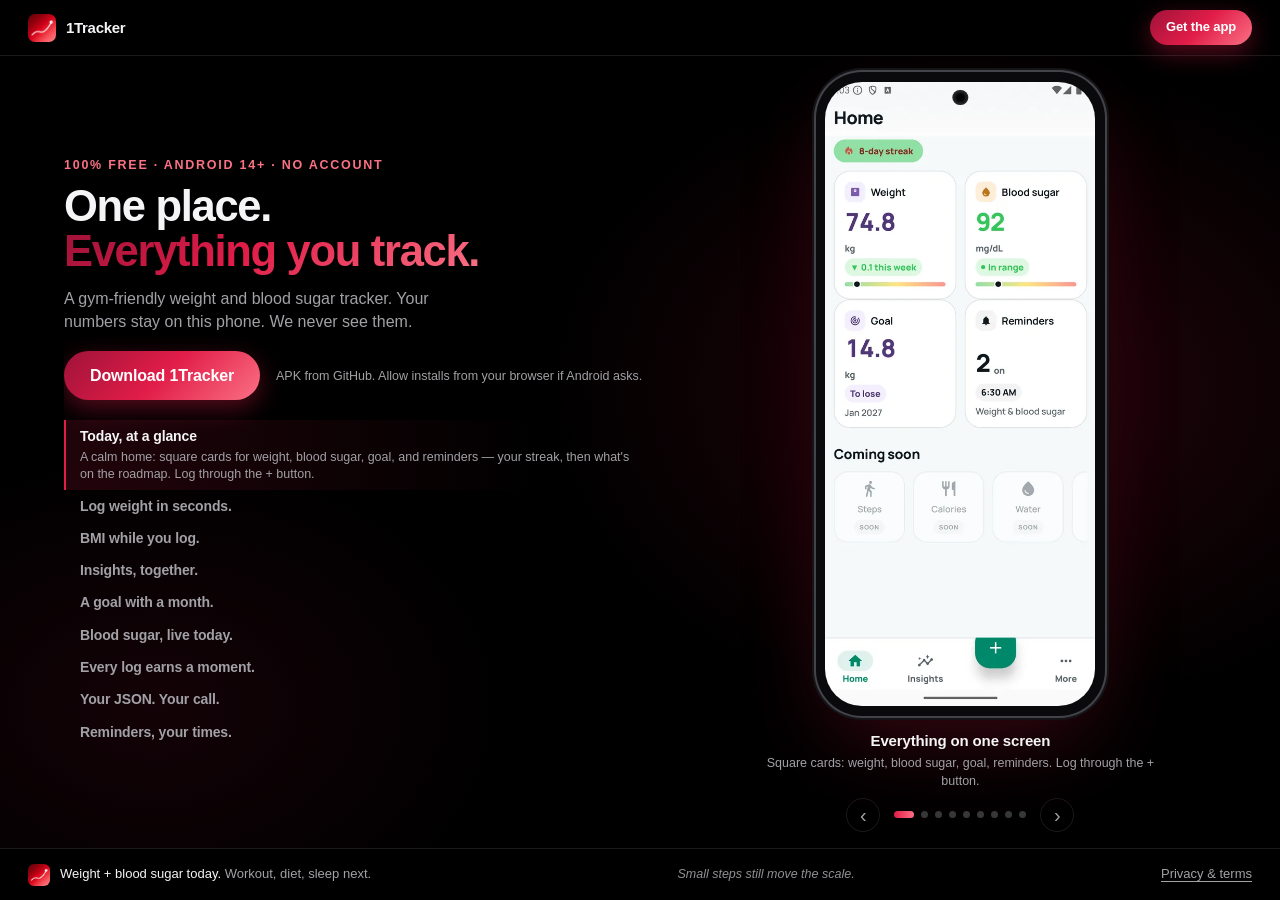
==== commit ae0be213: "1Tracker 1.0.65 from 403bfba" ====
--- a/index.html
+++ b/index.html
@@ -60,31 +60,31 @@
             <div class="carousel" id="carousel">
               <div class="slides" id="slides">
                 <figure class="slide is-active" data-title="Everything on one screen" data-sub="Square cards: weight, blood sugar, goal, reminders. Log through the + button.">
-                  <img src="./shots/home.webp" alt="1Tracker home: latest weight 74.9 kg, BMI 23.6 Normal, goal 4.9 kg to go, 0.4 kg lost per week, big Log today's weight button" width="540" height="1200">
+                  <img src="./shots/home.webp" alt="1Tracker home: square cards for weight 74.8 kg (down 0.1 this week), blood sugar 92 in range, goal 14.8 kg to lose with ETA Jan 2027, and reminders on at 6:30 AM, streak pill above, coming-soon row below" width="540" height="1200">
                 </figure>
                 <figure class="slide" data-title="Log weight in seconds." data-sub="Steppers or direct input, kg or lb, seeded from your last weigh-in.">
-                  <img src="./shots/dial.webp" alt="Weight entry with an analog dial at 74.6 kg showing Decreased 0.3 kg in green" width="540" height="1200" loading="lazy">
+                  <img src="./shots/dial.webp" alt="Log weight screen: 74.8 kg with minus and plus steppers, a kg or lb toggle, same as last weigh-in link, and a BMI gauge reading 22.3 Healthy range" width="540" height="1200" loading="lazy">
                 </figure>
                 <figure class="slide" data-title="BMI while you log." data-sub="A live gauge across the WHO zones with your marker as you type.">
-                  <img src="./shots/keypad.webp" alt="Keypad entry showing 74.9 kg with Same as last weigh-in and an enabled Save" width="540" height="1200" loading="lazy">
+                  <img src="./shots/keypad.webp" alt="Log weight with 84.2 typed: the value turns amber, the delta reads +9.5 kg, and the BMI gauge moves to 25.2 Overweight range" width="540" height="1200" loading="lazy">
                 </figure>
                 <figure class="slide" data-title="Insights, together." data-sub="Working ranges from 1 week to lifetime over weight and blood sugar.">
-                  <img src="./shots/trend.webp" alt="Trend chart with a dashed smoothed line and the caption Dashed line: smoothed trend that filters daily water-weight noise, recent list below" width="540" height="1200" loading="lazy">
+                  <img src="./shots/trend.webp" alt="Insights tab with 1 week to All range chips: weight panel showing current 74.8 kg, this week minus 0.6 kg, BMI 22.3, a trend chart with smoothed dashed line, and the goal insight with ETA Jan 2027" width="540" height="1200" loading="lazy">
                 </figure>
                 <figure class="slide" data-title="A goal with a month." data-sub="kg to go and a month-level ETA from your real pace.">
-                  <img src="./shots/goal.webp" alt="Home after logging: today's weight 74.6 kg, BMI 23.5 Normal, goal 4.6 kg to go projected 3 Nov, compact Add another weigh-in pill" width="540" height="1200" loading="lazy">
+                  <img src="./shots/goal.webp" alt="Log weight goal card: 14.8 kg to lose with ETA Jan 2027 at your current pace, and a Steady pace band showing 20 weeks remaining at 0.8 kg a week" width="540" height="1200" loading="lazy">
                 </figure>
                 <figure class="slide" data-title="Blood sugar, live today." data-sub="Time in range, above-target flags, mg/dL or mmol/L.">
-                  <img src="./shots/sugar.webp" alt="Blood sugar tab: latest reading 96 mg/dL, Normal range, spectrum bar 70 to 126, sugar averages card" width="540" height="1200" loading="lazy">
+                  <img src="./shots/sugar.webp" alt="Insights blood sugar panel: readings in range 45 percent with an In range, High, Low legend over a tri-color bar, averages by timing with an above-target flag on 198, and an after-meal readings run high callout" width="540" height="1200" loading="lazy">
                 </figure>
                 <figure class="slide" data-title="Fix anything." data-sub="Wrong digit or wrong day — change the weight, the date, the time.">
-                  <img src="./shots/edit.webp" alt="Edit this weigh-in screen with a When date button and the scale dial" width="540" height="1200" loading="lazy">
+                  <img src="./shots/edit.webp" alt="Edit weigh-in screen showing 74.8 kg, the BMI gauge, the When row with pencil, and the goal card" width="540" height="1200" loading="lazy">
                 </figure>
                 <figure class="slide" data-title="Your JSON. Your call." data-sub="A readable backup leaves only when you share it. Restoring asks twice.">
                   <img src="./shots/restore.webp" alt="Restore confirmation: Replace everything? with a red Yes, restore button" width="540" height="1200" loading="lazy">
                 </figure>
                 <figure class="slide" data-title="Reminders, your times." data-sub="Per-metric toggles with 6:30–8:00 AM presets. Light / Dark / System in More.">
-                  <img src="./shots/reminder.webp" alt="Home with the red Morning weigh-in is off card and a Turn on notifications button" width="540" height="1200" loading="lazy">
+                  <img src="./shots/reminder.webp" alt="Reminders screen: weight and blood sugar fasting rows with green switches and 6:30 and 7:00 AM time chips, plus Water and Steps marked SOON" width="540" height="1200" loading="lazy">
                 </figure>
               </div>
             </div>
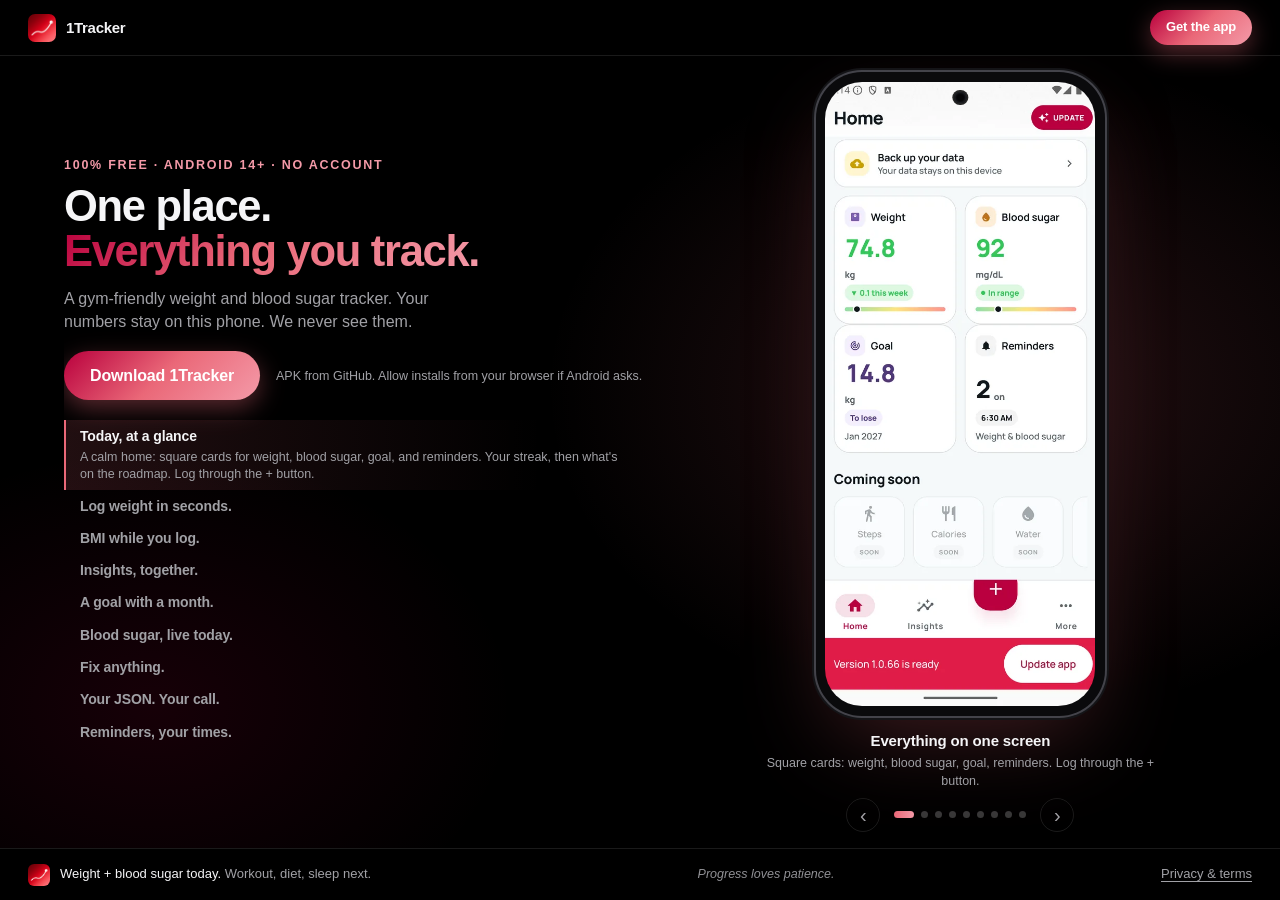
==== commit 4ad15e5e: "1Tracker 1.0.67 from 50e95ce" ====
--- a/index.html
+++ b/index.html
@@ -4,7 +4,7 @@
   <meta charset="utf-8">
   <meta name="viewport" content="width=device-width, initial-scale=1">
   <title>1Tracker</title>
-  <meta name="description" content="1Tracker — a gym-friendly weight and blood sugar tracker for Android. 100% free. Your numbers stay on this phone. We never see them.">
+  <meta name="description" content="1Tracker, a gym-friendly weight and blood sugar tracker for Android. 100% free. Your numbers stay on this phone. We never see them.">
   <meta name="theme-color" content="#000000">
   <meta name="color-scheme" content="dark only">
   <meta property="og:title" content="1Tracker">
@@ -41,14 +41,14 @@
           <p class="install-note">APK from GitHub. Allow installs from your browser if Android asks.</p>
         </div>
 
-        <ul class="feature-list" aria-label="Features — click to preview each one">
-          <li><button class="feature-item is-active" data-slide="0"><span class="f-title">Today, at a glance</span><span class="f-sub">A calm home: square cards for weight, blood sugar, goal, and reminders — your streak, then what's on the roadmap. Log through the + button.</span></button></li>
-          <li><button class="feature-item" data-slide="1"><span class="f-title">Log weight in seconds.</span><span class="f-sub">−/+ steppers or direct input — kg or lb — seeded from your last weigh-in. A BMI gauge reads your zone as you type.</span></button></li>
+        <ul class="feature-list" aria-label="Features: click to preview each one">
+          <li><button class="feature-item is-active" data-slide="0"><span class="f-title">Today, at a glance</span><span class="f-sub">A calm home: square cards for weight, blood sugar, goal, and reminders. Your streak, then what's on the roadmap. Log through the + button.</span></button></li>
+          <li><button class="feature-item" data-slide="1"><span class="f-title">Log weight in seconds.</span><span class="f-sub">−/+ steppers or direct input, in kg or lb, seeded from your last weigh-in. A BMI gauge reads your zone as you type.</span></button></li>
           <li><button class="feature-item" data-slide="2"><span class="f-title">BMI while you log.</span><span class="f-sub">The gauge tracks underweight / healthy / overweight / obese with a live marker. No math, no judgment.</span></button></li>
-          <li><button class="feature-item" data-slide="3"><span class="f-title">Insights, together.</span><span class="f-sub">One Insights tab with working ranges — 1 week to lifetime — over weight pace and blood sugar time in range.</span></button></li>
-          <li><button class="feature-item" data-slide="4"><span class="f-title">A goal with a month.</span><span class="f-sub">kg to go and a month-level ETA from your real pace — and it admits it when there's no trend.</span></button></li>
+          <li><button class="feature-item" data-slide="3"><span class="f-title">Insights, together.</span><span class="f-sub">One Insights tab with working ranges, 1 week to lifetime, over weight pace and blood sugar time in range.</span></button></li>
+          <li><button class="feature-item" data-slide="4"><span class="f-title">A goal with a month.</span><span class="f-sub">kg to go and a month-level ETA from your real pace. It admits it when there's no trend.</span></button></li>
           <li><button class="feature-item" data-slide="5"><span class="f-title">Blood sugar, live today.</span><span class="f-sub">Time in range with an In range · High · Low legend, above-target flags on averages. mg/dL or mmol/L.</span></button></li>
-          <li><button class="feature-item" data-slide="6"><span class="f-title">Every log earns a moment.</span><span class="f-sub">Saving pops a small celebration in the metric's own color — plus one-tap fixes for the wrong digit or day.</span></button></li>
+          <li><button class="feature-item" data-slide="6"><span class="f-title">Fix anything.</span><span class="f-sub">Wrong digit or wrong day? Change the weight, the date, and the time, or delete the entry.</span></button></li>
           <li><button class="feature-item" data-slide="7"><span class="f-title">Your JSON. Your call.</span><span class="f-sub">A readable backup leaves only when you share it. Restoring asks twice.</span></button></li>
           <li><button class="feature-item" data-slide="8"><span class="f-title">Reminders, your times.</span><span class="f-sub">Weight and fasting nudges with 6:30–8:00 AM presets, per-metric toggles, and Light / Dark / System themes in More.</span></button></li>
         </ul>
@@ -77,7 +77,7 @@
                 <figure class="slide" data-title="Blood sugar, live today." data-sub="Time in range, above-target flags, mg/dL or mmol/L.">
                   <img src="./shots/sugar.webp" alt="Insights blood sugar panel: readings in range 45 percent with an In range, High, Low legend over a tri-color bar, averages by timing with an above-target flag on 198, and an after-meal readings run high callout" width="540" height="1200" loading="lazy">
                 </figure>
-                <figure class="slide" data-title="Fix anything." data-sub="Wrong digit or wrong day — change the weight, the date, the time.">
+                <figure class="slide" data-title="Fix anything." data-sub="Wrong digit or wrong day? Change the weight, the date, and the time.">
                   <img src="./shots/edit.webp" alt="Edit weigh-in screen showing 74.8 kg, the BMI gauge, the When row with pencil, and the goal card" width="540" height="1200" loading="lazy">
                 </figure>
                 <figure class="slide" data-title="Your JSON. Your call." data-sub="A readable backup leaves only when you share it. Restoring asks twice.">
@@ -119,7 +119,7 @@
     <button class="dialog-close" id="policyClose" aria-label="Close">&times;</button>
     <h2 id="policyTitle">Privacy &amp; terms</h2>
     <p>Weigh-ins and blood sugar readings stay on your phone. 1Tracker does not create an account, show ads, or send your numbers to us. A readable JSON backup (weigh-ins + readings) leaves the device only if you share it. Update checks download a version file (and an APK if you tap install) from GitHub.</p>
-    <p>The app is free, not medical advice, and provided as-is — you install and use it at your own risk. Using 1Tracker means you agree to this. <a href="mailto:mumayank@gmail.com">Contact us</a>.</p>
+    <p>The app is free, not medical advice, and provided as-is. You install and use it at your own risk. Using 1Tracker means you agree to this. <a href="mailto:mumayank@gmail.com">Contact us</a>.</p>
     <button class="btn btn-primary dialog-ok" id="policyOk">Got it</button>
   </dialog>
 
--- a/styles.css
+++ b/styles.css
@@ -1,8 +1,8 @@
 :root {
-  --red-deep: #9f1239;
-  --red: #e11d48;
-  --red-light: #fb7185;
-  --rose: rgba(225, 29, 72, 0.14);
+  --red-deep: #B9003D;
+  --red: #EA6878;
+  --red-light: #F49AA8;
+  --rose: rgba(234, 104, 120, 0.14);
   --bg: #000000;
   --text: #f5f5f7;
   --muted: #a1a1a6;
@@ -134,7 +134,7 @@
   font-size: 13px;
   color: #fff;
   background: linear-gradient(135deg, var(--red-deep), var(--red) 50%, var(--red-light));
-  box-shadow: 0 8px 24px rgba(225, 29, 72, 0.38);
+  box-shadow: 0 8px 24px rgba(234, 104, 120, 0.38);
 }
 
 .btn-primary {
@@ -142,7 +142,7 @@
   font-size: 16px;
   color: #fff;
   background: linear-gradient(135deg, var(--red-deep), var(--red) 50%, var(--red-light));
-  box-shadow: 0 8px 24px rgba(225, 29, 72, 0.38);
+  box-shadow: 0 8px 24px rgba(234, 104, 120, 0.38);
 }
 
 /* ---------- hero: one screen ---------- */
@@ -168,8 +168,8 @@
   inset: 0;
   pointer-events: none;
   background:
-    radial-gradient(52% 62% at 78% 42%, rgba(225, 29, 72, 0.16), transparent 68%),
-    radial-gradient(40% 46% at 12% 82%, rgba(159, 18, 57, 0.12), transparent 70%);
+    radial-gradient(52% 62% at 78% 42%, rgba(234, 104, 120, 0.16), transparent 68%),
+    radial-gradient(40% 46% at 12% 82%, rgba(185, 0, 61, 0.12), transparent 70%);
 }
 
 .hero-copy {
@@ -304,7 +304,7 @@
   box-shadow:
     0 0 0 2px #43434a,
     0 0 0 4px #141417,
-    0 34px 90px -18px rgba(225, 29, 72, 0.28),
+    0 34px 90px -18px rgba(234, 104, 120, 0.28),
     0 24px 60px rgba(0, 0, 0, 0.65);
 }
 
